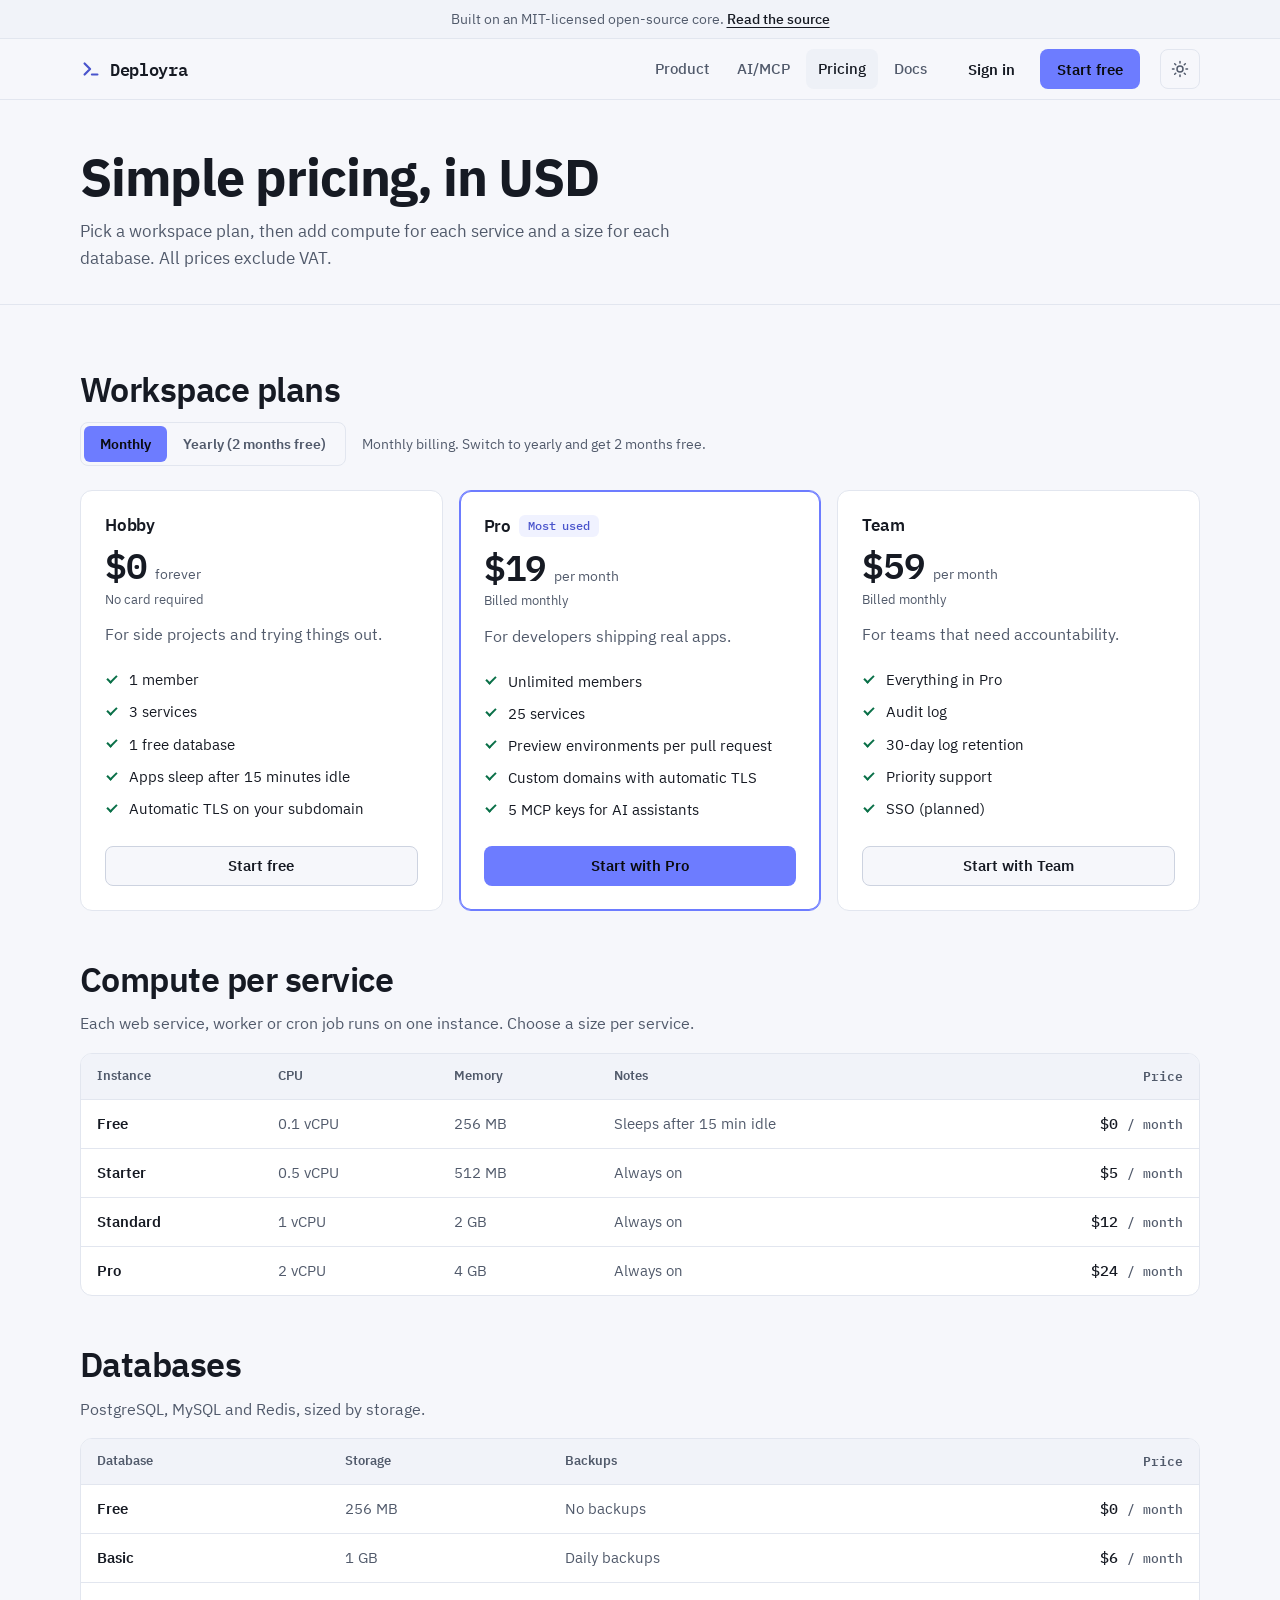
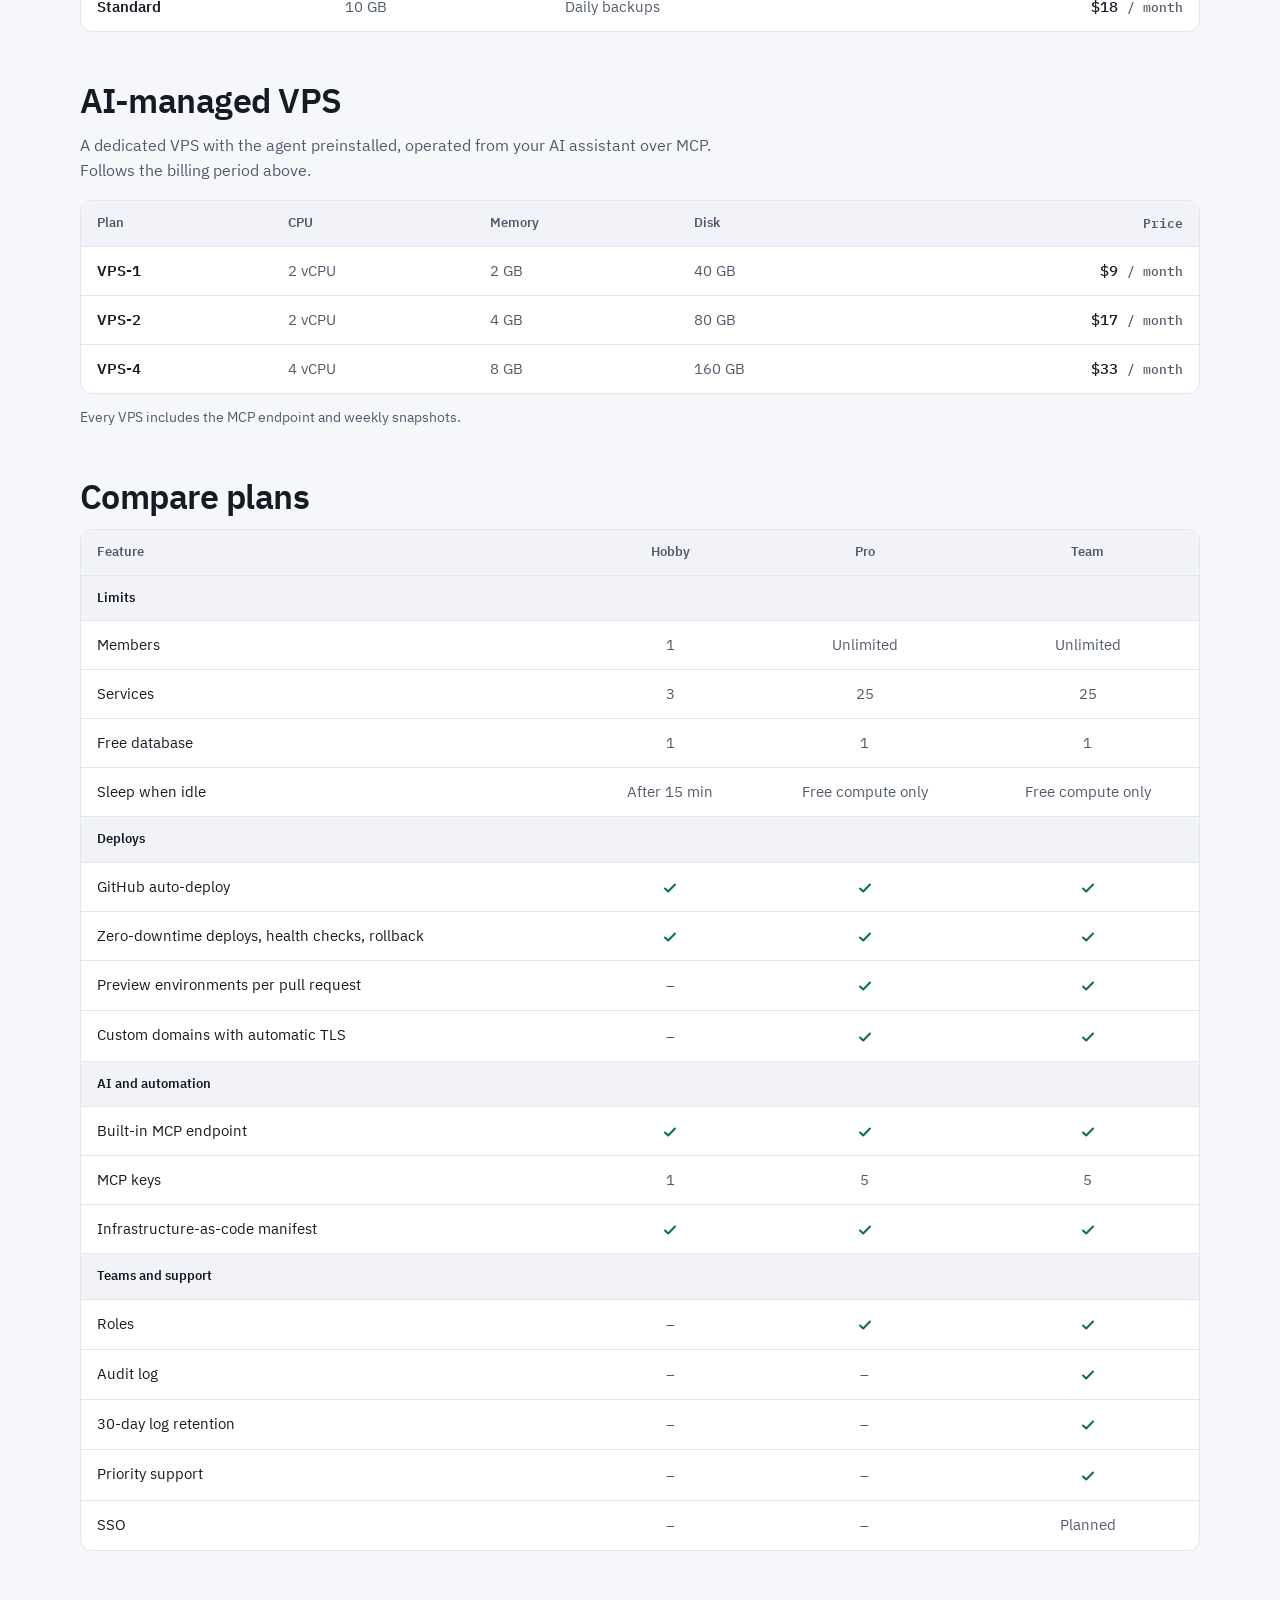
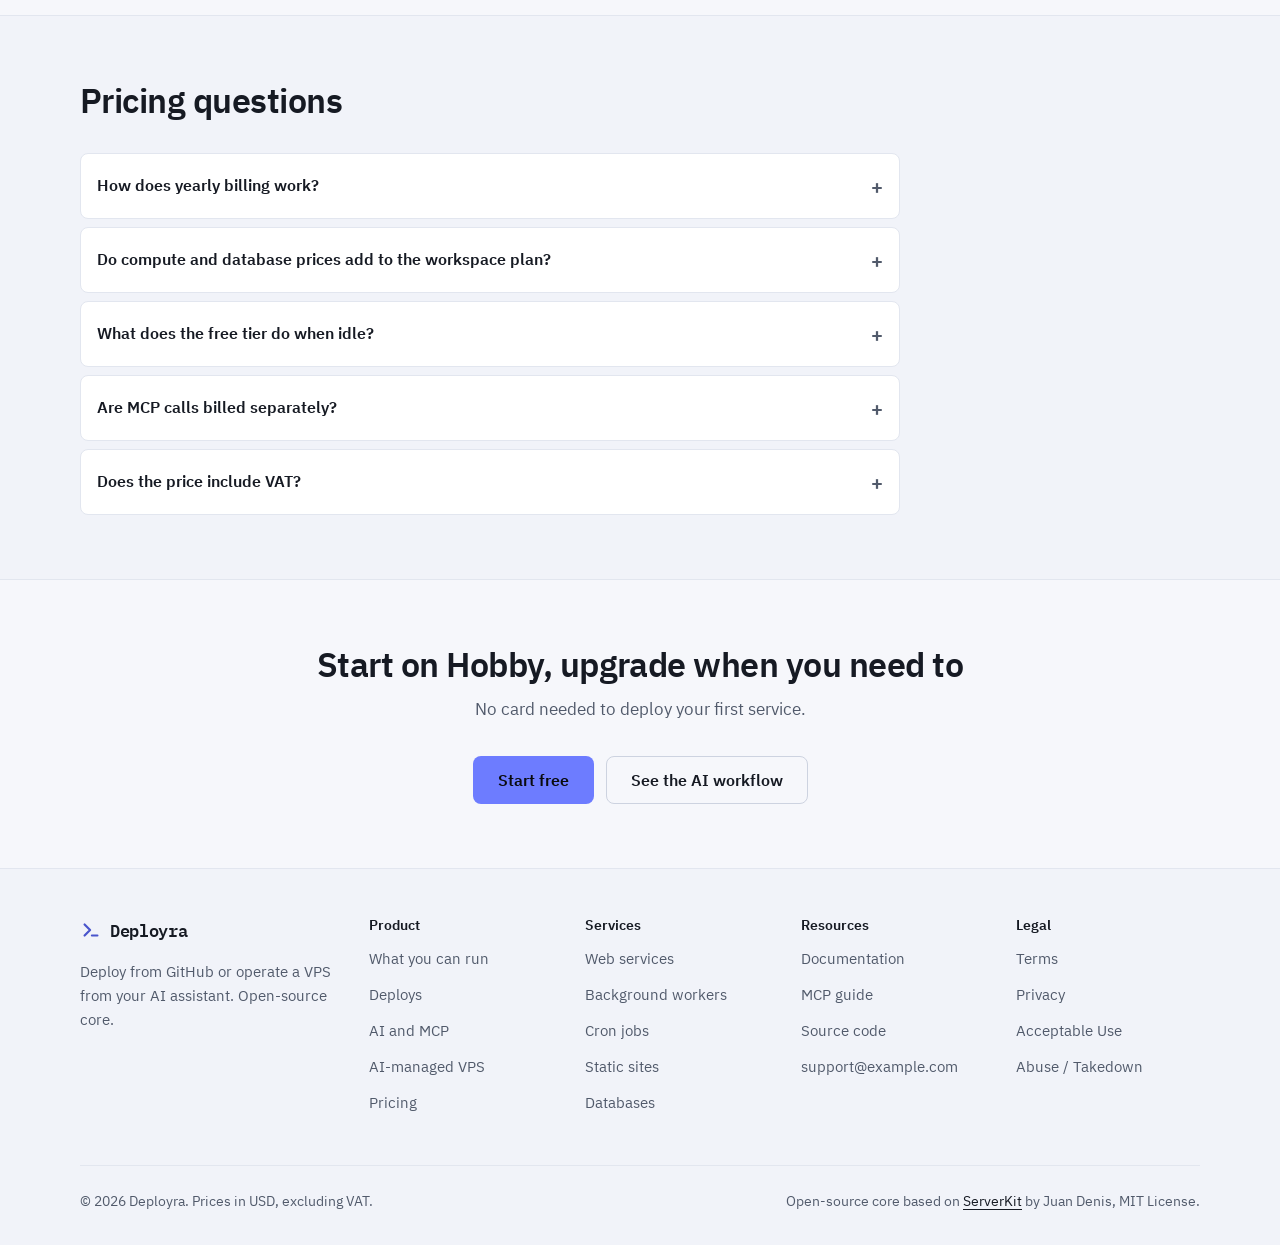
==== landing/pricing.html @ aab9af29 "Add landing site: static marketing pages with pricing, MCP and VPS sections Plain HTML/CSS/JS on the" ====
<!doctype html>
<html lang="en">
<head>
<meta charset="utf-8">
<meta name="viewport" content="width=device-width, initial-scale=1">
<title>Pricing: Deployra plans, compute, databases and VPS</title>
<meta name="description" content="Workspace plans from free, per-service compute, managed databases and AI-managed VPS. Prices in USD, excluding VAT. Yearly billing includes 2 months free.">
<meta name="color-scheme" content="dark light">
<meta property="og:type" content="website">
<meta property="og:site_name" content="Deployra">
<meta property="og:title" content="Pricing: Deployra plans, compute, databases and VPS">
<meta property="og:description" content="Workspace plans from free, per-service compute, managed databases and AI-managed VPS. Prices in USD, excluding VAT. Yearly billing includes 2 months free.">
<meta property="og:url" content="https://example.com/pricing.html">
<meta name="twitter:card" content="summary">
<meta name="twitter:title" content="Pricing: Deployra plans, compute, databases and VPS">
<meta name="twitter:description" content="Workspace plans from free, per-service compute, managed databases and AI-managed VPS. Prices in USD, excluding VAT. Yearly billing includes 2 months free.">
<link rel="icon" href="favicon.svg" type="image/svg+xml">
<link rel="preload" href="fonts/ibm-plex-sans-400.woff2" as="font" type="font/woff2" crossorigin>
<link rel="stylesheet" href="css/tokens.css">
<link rel="stylesheet" href="css/base.css">
<link rel="stylesheet" href="css/sections.css">
<script src="src/theme-init.js"></script>
</head>
<body>
<a class="skip-link" href="#main">Skip to content</a>
<div class="announce"><div class="container">Built on an MIT-licensed open-source core. <a href="https://github.com/jhd3197/ServerKit" data-cfg-href="githubUrl">Read the source</a></div></div>
<header class="site-header">
  <div class="container site-header__row">
    <a class="wordmark" href="index.html" aria-label="Deployra home"><svg class="wordmark__mark" viewBox="0 0 24 24" width="22" height="22" aria-hidden="true" focusable="false"><path d="M5 6l6 6-6 6M13 18h6" fill="none" stroke="currentColor" stroke-width="2.4" stroke-linecap="round" stroke-linejoin="round"/></svg><span data-cfg="brand">Deployra</span></a>
    <nav class="site-nav" id="site-nav" aria-label="Main">
      <ul class="site-nav__list">
        <li><a href="index.html#product">Product</a></li>
        <li><a href="index.html#mcp">AI/MCP</a></li>
        <li><a href="pricing.html" aria-current="page">Pricing</a></li>
        <li><a href="https://docs.example.com" data-cfg-href="docsUrl">Docs</a></li>
      </ul>
      <div class="site-nav__actions">
        <a class="btn btn--ghost" href="https://app.example.com/login" data-cfg-href="loginUrl">Sign in</a>
        <a class="btn btn--primary" href="https://app.example.com/register" data-cfg-href="signupUrl">Start free</a>
      </div>
    </nav>
    <div class="site-header__tools">
      <button class="icon-btn theme-toggle" type="button" data-theme-toggle aria-pressed="false" aria-label="Switch theme"><svg class="icon-moon" viewBox="0 0 24 24" width="18" height="18" aria-hidden="true" focusable="false"><path d="M20 14.5A8 8 0 019.5 4a8 8 0 1010.5 10.5z" fill="none" stroke="currentColor" stroke-width="2" stroke-linejoin="round"/></svg><svg class="icon-sun" viewBox="0 0 24 24" width="18" height="18" aria-hidden="true" focusable="false"><circle cx="12" cy="12" r="4" fill="none" stroke="currentColor" stroke-width="2"/><path d="M12 2v2M12 20v2M2 12h2M20 12h2M4.9 4.9l1.4 1.4M17.7 17.7l1.4 1.4M4.9 19.1l1.4-1.4M17.7 6.3l1.4-1.4" stroke="currentColor" stroke-width="2" stroke-linecap="round"/></svg></button>
      <button class="icon-btn nav-toggle" type="button" data-nav-toggle aria-expanded="false" aria-controls="site-nav" aria-label="Menu"><svg viewBox="0 0 24 24" width="18" height="18" aria-hidden="true" focusable="false"><path d="M4 7h16M4 12h16M4 17h16" stroke="currentColor" stroke-width="2" stroke-linecap="round"/></svg></button>
    </div>
  </div>
</header>

<main id="main">
<section class="page-head" aria-labelledby="pricing-title">
  <div class="container">
    <h1 id="pricing-title">Simple pricing, in USD</h1>
    <p>Pick a workspace plan, then add compute for each service and a size for each database. All prices exclude VAT.</p>
  </div>
</section>

<section class="section" aria-labelledby="plans-title">
  <div class="container stack">
    <div>
      <h2 id="plans-title" class="subhead">Workspace plans</h2>
      <div class="billing">
        <div class="segmented" role="group" aria-label="Billing period">
          <button type="button" data-billing="monthly" aria-pressed="true">Monthly</button>
          <button type="button" data-billing="yearly" aria-pressed="false">Yearly (2 months free)</button>
        </div>
        <p class="billing__note" data-billing-note aria-live="polite">Monthly billing. Switch to yearly and get 2 months free.</p>
      </div>
      <div class="plans" id="pricing-plans" data-render="plans"><article class="plan"><h3 class="plan__name">Hobby</h3><p class="plan__price"><span class="plan__amount">$0</span> <span class="plan__unit">forever</span></p><p class="plan__note">No card required</p><p class="plan__blurb">For side projects and trying things out.</p><ul class="checklist"><li>1 member</li><li>3 services</li><li>1 free database</li><li>Apps sleep after 15 minutes idle</li><li>Automatic TLS on your subdomain</li></ul><a class="btn btn--secondary btn--block" href="https://app.example.com/register" data-cfg-href="signupUrl">Start free</a></article><article class="plan plan--featured"><h3 class="plan__name">Pro <span class="badge badge--accent">Most used</span></h3><p class="plan__price"><span class="plan__amount">$19</span> <span class="plan__unit">per month</span></p><p class="plan__note">Billed monthly</p><p class="plan__blurb">For developers shipping real apps.</p><ul class="checklist"><li>Unlimited members</li><li>25 services</li><li>Preview environments per pull request</li><li>Custom domains with automatic TLS</li><li>5 MCP keys for AI assistants</li></ul><a class="btn btn--primary btn--block" href="https://app.example.com/register" data-cfg-href="signupUrl">Start with Pro</a></article><article class="plan"><h3 class="plan__name">Team</h3><p class="plan__price"><span class="plan__amount">$59</span> <span class="plan__unit">per month</span></p><p class="plan__note">Billed monthly</p><p class="plan__blurb">For teams that need accountability.</p><ul class="checklist"><li>Everything in Pro</li><li>Audit log</li><li>30-day log retention</li><li>Priority support</li><li>SSO (planned)</li></ul><a class="btn btn--secondary btn--block" href="https://app.example.com/register" data-cfg-href="signupUrl">Start with Team</a></article></div>
    </div>

    <div id="compute">
      <h2 class="subhead">Compute per service</h2>
      <p class="subtext">Each web service, worker or cron job runs on one instance. Choose a size per service.</p>
      <div class="table-wrap" id="compute-table" data-render="compute"><table class="table"><caption class="sr-only">Compute instances per service</caption><thead><tr><th scope="col">Instance</th><th scope="col">CPU</th><th scope="col">Memory</th><th scope="col">Notes</th><th scope="col" class="num">Price</th></tr></thead><tbody><tr><th scope="row">Free</th><td>0.1 vCPU</td><td>256 MB</td><td>Sleeps after 15 min idle</td><td class="num">$0 <span class="unit">/ month</span></td></tr><tr><th scope="row">Starter</th><td>0.5 vCPU</td><td>512 MB</td><td>Always on</td><td class="num">$5 <span class="unit">/ month</span></td></tr><tr><th scope="row">Standard</th><td>1 vCPU</td><td>2 GB</td><td>Always on</td><td class="num">$12 <span class="unit">/ month</span></td></tr><tr><th scope="row">Pro</th><td>2 vCPU</td><td>4 GB</td><td>Always on</td><td class="num">$24 <span class="unit">/ month</span></td></tr></tbody></table></div>
    </div>

    <div id="databases">
      <h2 class="subhead">Databases</h2>
      <p class="subtext">PostgreSQL, MySQL and Redis, sized by storage.</p>
      <div class="table-wrap" id="db-table" data-render="databases"><table class="table"><caption class="sr-only">Managed databases (PostgreSQL, MySQL, Redis)</caption><thead><tr><th scope="col">Database</th><th scope="col">Storage</th><th scope="col">Backups</th><th scope="col" class="num">Price</th></tr></thead><tbody><tr><th scope="row">Free</th><td>256 MB</td><td>No backups</td><td class="num">$0 <span class="unit">/ month</span></td></tr><tr><th scope="row">Basic</th><td>1 GB</td><td>Daily backups</td><td class="num">$6 <span class="unit">/ month</span></td></tr><tr><th scope="row">Standard</th><td>10 GB</td><td>Daily backups</td><td class="num">$18 <span class="unit">/ month</span></td></tr></tbody></table></div>
    </div>

    <div id="vps">
      <h2 class="subhead">AI-managed VPS</h2>
      <p class="subtext">A dedicated VPS with the agent preinstalled, operated from your AI assistant over MCP. Follows the billing period above.</p>
      <div class="table-wrap" id="vps-table" data-render="vps"><table class="table"><caption class="sr-only">AI-managed VPS plans</caption><thead><tr><th scope="col">Plan</th><th scope="col">CPU</th><th scope="col">Memory</th><th scope="col">Disk</th><th scope="col" class="num">Price</th></tr></thead><tbody><tr><th scope="row">VPS-1</th><td>2 vCPU</td><td>2 GB</td><td>40 GB</td><td class="num">$9 <span class="unit">/ month</span></td></tr><tr><th scope="row">VPS-2</th><td>2 vCPU</td><td>4 GB</td><td>80 GB</td><td class="num">$17 <span class="unit">/ month</span></td></tr><tr><th scope="row">VPS-4</th><td>4 vCPU</td><td>8 GB</td><td>160 GB</td><td class="num">$33 <span class="unit">/ month</span></td></tr></tbody></table></div>
      <p class="note-small">Every VPS includes the MCP endpoint and weekly snapshots.</p>
    </div>

    <div id="compare">
      <h2 class="subhead">Compare plans</h2>
      <div class="table-wrap" id="matrix" data-render="matrix"><table class="table table--matrix"><caption class="sr-only">Plan feature comparison</caption><thead><tr><th scope="col">Feature</th><th scope="col" class="center">Hobby</th><th scope="col" class="center">Pro</th><th scope="col" class="center">Team</th></tr></thead><tbody><tr class="matrix__group"><th scope="colgroup" colspan="4">Limits</th></tr><tr><th scope="row">Members</th><td class="center">1</td><td class="center">Unlimited</td><td class="center">Unlimited</td></tr><tr><th scope="row">Services</th><td class="center">3</td><td class="center">25</td><td class="center">25</td></tr><tr><th scope="row">Free database</th><td class="center">1</td><td class="center">1</td><td class="center">1</td></tr><tr><th scope="row">Sleep when idle</th><td class="center">After 15 min</td><td class="center">Free compute only</td><td class="center">Free compute only</td></tr><tr class="matrix__group"><th scope="colgroup" colspan="4">Deploys</th></tr><tr><th scope="row">GitHub auto-deploy</th><td class="center"><svg class="mark mark--yes" viewBox="0 0 16 16" width="16" height="16" aria-hidden="true" focusable="false"><path d="M3 8.5l3.2 3L13 4.5" fill="none" stroke="currentColor" stroke-width="2" stroke-linecap="round" stroke-linejoin="round"></path></svg><span class="sr-only">Included</span></td><td class="center"><svg class="mark mark--yes" viewBox="0 0 16 16" width="16" height="16" aria-hidden="true" focusable="false"><path d="M3 8.5l3.2 3L13 4.5" fill="none" stroke="currentColor" stroke-width="2" stroke-linecap="round" stroke-linejoin="round"></path></svg><span class="sr-only">Included</span></td><td class="center"><svg class="mark mark--yes" viewBox="0 0 16 16" width="16" height="16" aria-hidden="true" focusable="false"><path d="M3 8.5l3.2 3L13 4.5" fill="none" stroke="currentColor" stroke-width="2" stroke-linecap="round" stroke-linejoin="round"></path></svg><span class="sr-only">Included</span></td></tr><tr><th scope="row">Zero-downtime deploys, health checks, rollback</th><td class="center"><svg class="mark mark--yes" viewBox="0 0 16 16" width="16" height="16" aria-hidden="true" focusable="false"><path d="M3 8.5l3.2 3L13 4.5" fill="none" stroke="currentColor" stroke-width="2" stroke-linecap="round" stroke-linejoin="round"></path></svg><span class="sr-only">Included</span></td><td class="center"><svg class="mark mark--yes" viewBox="0 0 16 16" width="16" height="16" aria-hidden="true" focusable="false"><path d="M3 8.5l3.2 3L13 4.5" fill="none" stroke="currentColor" stroke-width="2" stroke-linecap="round" stroke-linejoin="round"></path></svg><span class="sr-only">Included</span></td><td class="center"><svg class="mark mark--yes" viewBox="0 0 16 16" width="16" height="16" aria-hidden="true" focusable="false"><path d="M3 8.5l3.2 3L13 4.5" fill="none" stroke="currentColor" stroke-width="2" stroke-linecap="round" stroke-linejoin="round"></path></svg><span class="sr-only">Included</span></td></tr><tr><th scope="row">Preview environments per pull request</th><td class="center"><span class="mark mark--no" aria-hidden="true">–</span><span class="sr-only">Not included</span></td><td class="center"><svg class="mark mark--yes" viewBox="0 0 16 16" width="16" height="16" aria-hidden="true" focusable="false"><path d="M3 8.5l3.2 3L13 4.5" fill="none" stroke="currentColor" stroke-width="2" stroke-linecap="round" stroke-linejoin="round"></path></svg><span class="sr-only">Included</span></td><td class="center"><svg class="mark mark--yes" viewBox="0 0 16 16" width="16" height="16" aria-hidden="true" focusable="false"><path d="M3 8.5l3.2 3L13 4.5" fill="none" stroke="currentColor" stroke-width="2" stroke-linecap="round" stroke-linejoin="round"></path></svg><span class="sr-only">Included</span></td></tr><tr><th scope="row">Custom domains with automatic TLS</th><td class="center"><span class="mark mark--no" aria-hidden="true">–</span><span class="sr-only">Not included</span></td><td class="center"><svg class="mark mark--yes" viewBox="0 0 16 16" width="16" height="16" aria-hidden="true" focusable="false"><path d="M3 8.5l3.2 3L13 4.5" fill="none" stroke="currentColor" stroke-width="2" stroke-linecap="round" stroke-linejoin="round"></path></svg><span class="sr-only">Included</span></td><td class="center"><svg class="mark mark--yes" viewBox="0 0 16 16" width="16" height="16" aria-hidden="true" focusable="false"><path d="M3 8.5l3.2 3L13 4.5" fill="none" stroke="currentColor" stroke-width="2" stroke-linecap="round" stroke-linejoin="round"></path></svg><span class="sr-only">Included</span></td></tr><tr class="matrix__group"><th scope="colgroup" colspan="4">AI and automation</th></tr><tr><th scope="row">Built-in MCP endpoint</th><td class="center"><svg class="mark mark--yes" viewBox="0 0 16 16" width="16" height="16" aria-hidden="true" focusable="false"><path d="M3 8.5l3.2 3L13 4.5" fill="none" stroke="currentColor" stroke-width="2" stroke-linecap="round" stroke-linejoin="round"></path></svg><span class="sr-only">Included</span></td><td class="center"><svg class="mark mark--yes" viewBox="0 0 16 16" width="16" height="16" aria-hidden="true" focusable="false"><path d="M3 8.5l3.2 3L13 4.5" fill="none" stroke="currentColor" stroke-width="2" stroke-linecap="round" stroke-linejoin="round"></path></svg><span class="sr-only">Included</span></td><td class="center"><svg class="mark mark--yes" viewBox="0 0 16 16" width="16" height="16" aria-hidden="true" focusable="false"><path d="M3 8.5l3.2 3L13 4.5" fill="none" stroke="currentColor" stroke-width="2" stroke-linecap="round" stroke-linejoin="round"></path></svg><span class="sr-only">Included</span></td></tr><tr><th scope="row">MCP keys</th><td class="center">1</td><td class="center">5</td><td class="center">5</td></tr><tr><th scope="row">Infrastructure-as-code manifest</th><td class="center"><svg class="mark mark--yes" viewBox="0 0 16 16" width="16" height="16" aria-hidden="true" focusable="false"><path d="M3 8.5l3.2 3L13 4.5" fill="none" stroke="currentColor" stroke-width="2" stroke-linecap="round" stroke-linejoin="round"></path></svg><span class="sr-only">Included</span></td><td class="center"><svg class="mark mark--yes" viewBox="0 0 16 16" width="16" height="16" aria-hidden="true" focusable="false"><path d="M3 8.5l3.2 3L13 4.5" fill="none" stroke="currentColor" stroke-width="2" stroke-linecap="round" stroke-linejoin="round"></path></svg><span class="sr-only">Included</span></td><td class="center"><svg class="mark mark--yes" viewBox="0 0 16 16" width="16" height="16" aria-hidden="true" focusable="false"><path d="M3 8.5l3.2 3L13 4.5" fill="none" stroke="currentColor" stroke-width="2" stroke-linecap="round" stroke-linejoin="round"></path></svg><span class="sr-only">Included</span></td></tr><tr class="matrix__group"><th scope="colgroup" colspan="4">Teams and support</th></tr><tr><th scope="row">Roles</th><td class="center"><span class="mark mark--no" aria-hidden="true">–</span><span class="sr-only">Not included</span></td><td class="center"><svg class="mark mark--yes" viewBox="0 0 16 16" width="16" height="16" aria-hidden="true" focusable="false"><path d="M3 8.5l3.2 3L13 4.5" fill="none" stroke="currentColor" stroke-width="2" stroke-linecap="round" stroke-linejoin="round"></path></svg><span class="sr-only">Included</span></td><td class="center"><svg class="mark mark--yes" viewBox="0 0 16 16" width="16" height="16" aria-hidden="true" focusable="false"><path d="M3 8.5l3.2 3L13 4.5" fill="none" stroke="currentColor" stroke-width="2" stroke-linecap="round" stroke-linejoin="round"></path></svg><span class="sr-only">Included</span></td></tr><tr><th scope="row">Audit log</th><td class="center"><span class="mark mark--no" aria-hidden="true">–</span><span class="sr-only">Not included</span></td><td class="center"><span class="mark mark--no" aria-hidden="true">–</span><span class="sr-only">Not included</span></td><td class="center"><svg class="mark mark--yes" viewBox="0 0 16 16" width="16" height="16" aria-hidden="true" focusable="false"><path d="M3 8.5l3.2 3L13 4.5" fill="none" stroke="currentColor" stroke-width="2" stroke-linecap="round" stroke-linejoin="round"></path></svg><span class="sr-only">Included</span></td></tr><tr><th scope="row">30-day log retention</th><td class="center"><span class="mark mark--no" aria-hidden="true">–</span><span class="sr-only">Not included</span></td><td class="center"><span class="mark mark--no" aria-hidden="true">–</span><span class="sr-only">Not included</span></td><td class="center"><svg class="mark mark--yes" viewBox="0 0 16 16" width="16" height="16" aria-hidden="true" focusable="false"><path d="M3 8.5l3.2 3L13 4.5" fill="none" stroke="currentColor" stroke-width="2" stroke-linecap="round" stroke-linejoin="round"></path></svg><span class="sr-only">Included</span></td></tr><tr><th scope="row">Priority support</th><td class="center"><span class="mark mark--no" aria-hidden="true">–</span><span class="sr-only">Not included</span></td><td class="center"><span class="mark mark--no" aria-hidden="true">–</span><span class="sr-only">Not included</span></td><td class="center"><svg class="mark mark--yes" viewBox="0 0 16 16" width="16" height="16" aria-hidden="true" focusable="false"><path d="M3 8.5l3.2 3L13 4.5" fill="none" stroke="currentColor" stroke-width="2" stroke-linecap="round" stroke-linejoin="round"></path></svg><span class="sr-only">Included</span></td></tr><tr><th scope="row">SSO</th><td class="center"><span class="mark mark--no" aria-hidden="true">–</span><span class="sr-only">Not included</span></td><td class="center"><span class="mark mark--no" aria-hidden="true">–</span><span class="sr-only">Not included</span></td><td class="center">Planned</td></tr></tbody></table></div>
    </div>
  </div>
</section>

<section class="section section--alt" aria-labelledby="pfaq-title">
  <div class="container">
    <div class="section__head"><h2 id="pfaq-title">Pricing questions</h2></div>
    <div class="faq">
      <details><summary>How does yearly billing work?</summary><p>Yearly billing charges ten months for twelve, so you get two months free on workspace plans and AI-managed VPS.</p></details>
      <details><summary>Do compute and database prices add to the workspace plan?</summary><p>Yes. The workspace plan sets your limits and features. Each service and database is priced by its size on top.</p></details>
      <details><summary>What does the free tier do when idle?</summary><p>Free compute sleeps after 15 minutes without traffic. Paid instances stay on.</p></details>
      <details><summary>Are MCP calls billed separately?</summary><p>No. The MCP endpoint is included. Plans limit how many MCP keys you can create.</p></details>
      <details><summary>Does the price include VAT?</summary><p>No. Prices are in USD and exclude VAT.</p></details>
    </div>
  </div>
</section>

<section class="section cta-band" aria-labelledby="pcta-title">
  <div class="container">
    <h2 id="pcta-title">Start on Hobby, upgrade when you need to</h2>
    <p>No card needed to deploy your first service.</p>
    <div class="hero__cta">
      <a class="btn btn--primary btn--lg" href="https://app.example.com/register" data-cfg-href="signupUrl">Start free</a>
      <a class="btn btn--secondary btn--lg" href="index.html#mcp">See the AI workflow</a>
    </div>
  </div>
</section>
</main>
<footer class="site-footer">
  <div class="container">
    <div class="footer-grid">
      <div class="footer-brand">
        <a class="wordmark" href="index.html"><svg class="wordmark__mark" viewBox="0 0 24 24" width="22" height="22" aria-hidden="true" focusable="false"><path d="M5 6l6 6-6 6M13 18h6" fill="none" stroke="currentColor" stroke-width="2.4" stroke-linecap="round" stroke-linejoin="round"/></svg><span data-cfg="brand">Deployra</span></a>
        <p>Deploy from GitHub or operate a VPS from your AI assistant. Open-source core.</p>
      </div>
      <nav class="footer-col" aria-labelledby="f-product">
        <h2 id="f-product">Product</h2>
        <ul>
          <li><a href="index.html#product">What you can run</a></li>
          <li><a href="index.html#deploys">Deploys</a></li>
          <li><a href="index.html#mcp">AI and MCP</a></li>
          <li><a href="index.html#vps">AI-managed VPS</a></li>
          <li><a href="pricing.html">Pricing</a></li>
        </ul>
      </nav>
      <nav class="footer-col" aria-labelledby="f-services">
        <h2 id="f-services">Services</h2>
        <ul>
          <li><a href="index.html#product">Web services</a></li>
          <li><a href="index.html#product">Background workers</a></li>
          <li><a href="index.html#product">Cron jobs</a></li>
          <li><a href="index.html#product">Static sites</a></li>
          <li><a href="index.html#data">Databases</a></li>
        </ul>
      </nav>
      <nav class="footer-col" aria-labelledby="f-resources">
        <h2 id="f-resources">Resources</h2>
        <ul>
          <li><a href="https://docs.example.com" data-cfg-href="docsUrl">Documentation</a></li>
          <li><a href="https://docs.example.com/mcp" data-cfg-href="mcpDocsUrl">MCP guide</a></li>
          <li><a href="https://github.com/jhd3197/ServerKit" data-cfg-href="githubUrl">Source code</a></li>
          <li><a href="mailto:support@example.com" data-cfg-href="supportEmail"><span data-cfg="supportEmail">support@example.com</span></a></li>
        </ul>
      </nav>
      <nav class="footer-col" aria-labelledby="f-legal">
        <h2 id="f-legal">Legal</h2>
        <ul>
          <li><a href="legal/terms.html">Terms</a></li>
          <li><a href="legal/privacy.html">Privacy</a></li>
          <li><a href="legal/acceptable-use.html">Acceptable Use</a></li>
          <li><a href="legal/abuse.html">Abuse / Takedown</a></li>
        </ul>
      </nav>
    </div>
    <div class="footer-bottom">
      <span>&copy; 2026 <span data-cfg="brand">Deployra</span>. Prices in USD, excluding VAT.</span>
      <span>Open-source core based on <a href="https://github.com/jhd3197/ServerKit" data-cfg-href="githubUrl">ServerKit</a> by Juan Denis, MIT License.</span>
    </div>
  </div>
</footer>
<script src="src/config.js"></script>
<script src="src/pricing.js"></script>
<script src="src/main.js"></script>
</body>
</html>
---- landing/css/tokens.css ----
/* Design tokens: values mirror the panel (frontend/src/styles/_theme-variables.scss).
   Dark is the default; light follows prefers-color-scheme unless the visitor
   picked a theme (html[data-theme]). */

@font-face { font-family: "IBM Plex Sans"; font-style: normal; font-weight: 400; font-display: swap; src: url("../fonts/ibm-plex-sans-400.woff2") format("woff2"); }
@font-face { font-family: "IBM Plex Sans"; font-style: normal; font-weight: 500; font-display: swap; src: url("../fonts/ibm-plex-sans-500.woff2") format("woff2"); }
@font-face { font-family: "IBM Plex Sans"; font-style: normal; font-weight: 600; font-display: swap; src: url("../fonts/ibm-plex-sans-600.woff2") format("woff2"); }
@font-face { font-family: "IBM Plex Sans"; font-style: normal; font-weight: 700; font-display: swap; src: url("../fonts/ibm-plex-sans-700.woff2") format("woff2"); }
@font-face { font-family: "IBM Plex Mono"; font-style: normal; font-weight: 400; font-display: swap; src: url("../fonts/ibm-plex-mono-400.woff2") format("woff2"); }
@font-face { font-family: "IBM Plex Mono"; font-style: normal; font-weight: 500; font-display: swap; src: url("../fonts/ibm-plex-mono-500.woff2") format("woff2"); }
@font-face { font-family: "IBM Plex Mono"; font-style: normal; font-weight: 600; font-display: swap; src: url("../fonts/ibm-plex-mono-600.woff2") format("woff2"); }

:root {
  color-scheme: dark;

  --bg: #0a0b0e;
  --surface-0: #0d0f14;
  --surface: #101218;
  --surface-2: #161922;
  --surface-3: #1c2029;
  --surface-hover: #1a1e27;

  --border: #23272f;
  --border-soft: #191c23;
  --border-strong: #2c313b;

  --text: #e9ebf0;
  --text-dim: #9aa1af;
  --text-faint: #646b7a; /* decoration only: below AA for small text */

  --accent: #6d7cff;
  --accent-hover: #5a67e8;
  --accent-ink: #0a0b0e;      /* text on accent fills (AA in both themes) */
  --accent-text: #8b93ff;     /* accent used as text/link colour */
  --accent-bg: rgba(109, 124, 255, 0.13);
  --accent-bg-soft: rgba(109, 124, 255, 0.07);

  --green: #3ddc97;  --green-text: #3ddc97;  --green-bg: rgba(61, 220, 151, 0.12);
  --amber: #f5b945;  --amber-text: #f5b945;  --amber-bg: rgba(245, 185, 69, 0.12);
  --red: #fb6f6f;    --red-text: #fb6f6f;    --red-bg: rgba(251, 111, 111, 0.12);
  --cyan: #49c7f0;   --cyan-text: #49c7f0;

  --bg-code: #0d1017;
  --text-code: #e2e8f0;

  --shadow-md: 0 8px 24px -8px rgba(0, 0, 0, 0.55);
  --shadow-lg: 0 20px 48px -12px rgba(0, 0, 0, 0.65);
  --grid-color: rgba(255, 255, 255, 0.025);

  --radius: 8px;
  --radius-sm: 6px;
  --radius-lg: 12px;

  --space-1: 4px;
  --space-2: 8px;
  --space-3: 12px;
  --space-4: 16px;
  --space-6: 24px;
  --space-8: 32px;
  --space-12: 48px;
  --space-16: 64px;

  --sans: "IBM Plex Sans", system-ui, -apple-system, "Segoe UI", sans-serif;
  --mono: "IBM Plex Mono", ui-monospace, "SF Mono", Menlo, Consolas, monospace;

  --container: 1120px;
  --gutter: 16px;
}

@media (min-width: 720px) { :root { --gutter: 24px; } }

/* Light theme: panel values; the *-text colours are darkened so small
   status text still reaches 4.5:1 on white and on #f6f7fb. */
:root[data-theme="light"] {
  color-scheme: light;
  --bg: #f6f7fb;
  --surface-0: #f1f3f9;
  --surface: #ffffff;
  --surface-2: #f6f7fb;
  --surface-3: #eef1f7;
  --surface-hover: #eef1f7;
  --border: #e2e6ef;
  --border-soft: #eef1f7;
  --border-strong: #cdd3e0;
  --text: #161a23;
  --text-dim: #515a6b;
  --text-faint: #79818f;
  --accent-text: #4954cc;
  --accent-bg: rgba(109, 124, 255, 0.10);
  --accent-bg-soft: rgba(109, 124, 255, 0.05);
  --green-text: #0a7048;  --green-bg: rgba(10, 112, 72, 0.10);
  --amber-text: #8a5300;  --amber-bg: rgba(138, 83, 0, 0.10);
  --red-text: #b42b2b;    --red-bg: rgba(180, 43, 43, 0.09);
  --cyan-text: #0b6b8a;
  --bg-code: #f1f3f9;
  --text-code: #334155;
  --shadow-md: 0 6px 16px -6px rgba(16, 24, 40, 0.12);
  --shadow-lg: 0 16px 40px -12px rgba(16, 24, 40, 0.18);
  --grid-color: rgba(109, 124, 255, 0.06);
}

@media (prefers-color-scheme: light) {
  :root:not([data-theme="dark"]) {
    color-scheme: light;
    --bg: #f6f7fb;
    --surface-0: #f1f3f9;
    --surface: #ffffff;
    --surface-2: #f6f7fb;
    --surface-3: #eef1f7;
    --surface-hover: #eef1f7;
    --border: #e2e6ef;
    --border-soft: #eef1f7;
    --border-strong: #cdd3e0;
    --text: #161a23;
    --text-dim: #515a6b;
    --text-faint: #79818f;
    --accent-text: #4954cc;
    --accent-bg: rgba(109, 124, 255, 0.10);
    --accent-bg-soft: rgba(109, 124, 255, 0.05);
    --green-text: #0a7048;  --green-bg: rgba(10, 112, 72, 0.10);
    --amber-text: #8a5300;  --amber-bg: rgba(138, 83, 0, 0.10);
    --red-text: #b42b2b;    --red-bg: rgba(180, 43, 43, 0.09);
    --cyan-text: #0b6b8a;
    --bg-code: #f1f3f9;
    --text-code: #334155;
    --shadow-md: 0 6px 16px -6px rgba(16, 24, 40, 0.12);
    --shadow-lg: 0 16px 40px -12px rgba(16, 24, 40, 0.18);
    --grid-color: rgba(109, 124, 255, 0.06);
  }
}
---- landing/css/base.css ----
/* Base: reset, typography, layout primitives, shared components. */

*, *::before, *::after { box-sizing: border-box; }

html { -webkit-text-size-adjust: 100%; scroll-padding-top: 80px; }

body {
  margin: 0;
  background: var(--bg);
  color: var(--text);
  font-family: var(--sans);
  font-size: 16px;
  line-height: 1.6;
  -webkit-font-smoothing: antialiased;
  overflow-x: hidden;
}

img, svg { max-width: 100%; }

h1, h2, h3, h4 { margin: 0; line-height: 1.2; font-weight: 600; letter-spacing: -0.01em; text-wrap: balance; }
h1 { font-size: clamp(2rem, 5.2vw, 3.25rem); font-weight: 700; letter-spacing: -0.02em; line-height: 1.1; }
h2 { font-size: clamp(1.5rem, 3.4vw, 2.125rem); letter-spacing: -0.015em; }
h3 { font-size: 1.0625rem; }
p { margin: 0; }
ul, ol { margin: 0; padding: 0; list-style: none; }

a { color: var(--accent-text); text-underline-offset: 3px; }
a:hover { text-decoration-thickness: 2px; }

code, kbd, samp, pre { font-family: var(--mono); font-size: 0.9em; }
:not(pre) > code {
  background: var(--surface-3);
  border: 1px solid var(--border);
  border-radius: var(--radius-sm);
  padding: 1px 6px;
  overflow-wrap: anywhere;
}

:focus { outline: none; }
:focus-visible { outline: 2px solid var(--accent-text); outline-offset: 2px; border-radius: var(--radius-sm); }

::selection { background: var(--accent-bg); }

.sr-only {
  position: absolute; width: 1px; height: 1px; margin: -1px; padding: 0;
  overflow: hidden; clip: rect(0 0 0 0); white-space: nowrap; border: 0;
}

.skip-link {
  position: absolute; left: var(--space-4); top: -100px; z-index: 100;
  background: var(--accent); color: var(--accent-ink); font-weight: 600;
  padding: var(--space-2) var(--space-4); border-radius: var(--radius);
}
.skip-link:focus { top: var(--space-2); }

.container { width: 100%; max-width: calc(var(--container) + 2 * var(--gutter)); margin-inline: auto; padding-inline: var(--gutter); }

.muted { color: var(--text-dim); }
.mono { font-family: var(--mono); }

/* ---------- Buttons ---------- */
.btn {
  display: inline-flex; align-items: center; justify-content: center; gap: var(--space-2);
  min-height: 40px; padding: 0 var(--space-4);
  font: inherit; font-size: 0.9375rem; font-weight: 600; line-height: 1;
  border-radius: var(--radius); border: 1px solid transparent;
  text-decoration: none; cursor: pointer; white-space: nowrap;
  transition: background-color 0.15s ease, border-color 0.15s ease;
}
.btn--lg { min-height: 48px; padding: 0 var(--space-6); font-size: 1rem; }
.btn--block { display: flex; width: 100%; }
.btn--primary { background: var(--accent); color: var(--accent-ink); }
.btn--primary:hover { background: var(--accent-hover); text-decoration: none; }
.btn--secondary { background: var(--surface-2); color: var(--text); border-color: var(--border-strong); }
.btn--secondary:hover { background: var(--surface-3); text-decoration: none; }
.btn--ghost { background: transparent; color: var(--text); }
.btn--ghost:hover { background: var(--surface-hover); text-decoration: none; }

/* ---------- Badges ---------- */
.badge {
  display: inline-flex; align-items: center; gap: 6px;
  font-family: var(--mono); font-size: 0.75rem; font-weight: 500; line-height: 1;
  padding: 4px 8px; border-radius: var(--radius-sm);
  background: var(--surface-3); color: var(--text-dim); border: 1px solid var(--border);
  vertical-align: middle;
}
.badge--green { background: var(--green-bg); color: var(--green-text); border-color: transparent; }
.badge--amber { background: var(--amber-bg); color: var(--amber-text); border-color: transparent; }
.badge--red { background: var(--red-bg); color: var(--red-text); border-color: transparent; }
.badge--accent { background: var(--accent-bg); color: var(--accent-text); border-color: transparent; }
.dot { width: 6px; height: 6px; border-radius: 50%; background: currentColor; flex: none; }

/* ---------- Announcement bar ---------- */
.announce {
  background: var(--surface-0); border-bottom: 1px solid var(--border);
  font-size: 0.875rem; color: var(--text-dim); text-align: center; padding: var(--space-2) 0;
}
.announce a { color: var(--text); font-weight: 500; }

/* ---------- Header ---------- */
.site-header {
  position: sticky; top: 0; z-index: 50;
  background: var(--bg); border-bottom: 1px solid var(--border);
}
.site-header__row { display: flex; align-items: center; gap: var(--space-4); min-height: 60px; }

.wordmark {
  display: inline-flex; align-items: center; gap: var(--space-2);
  font-family: var(--mono); font-weight: 600; font-size: 1.0625rem; letter-spacing: -0.02em;
  color: var(--text); text-decoration: none;
}
.wordmark:hover { text-decoration: none; }
.wordmark__mark { color: var(--accent-text); flex: none; }

.site-nav { margin-left: auto; display: flex; align-items: center; gap: var(--space-1); }
.site-nav__list { display: flex; align-items: center; gap: var(--space-1); }
.site-nav a:not(.btn) {
  display: inline-flex; align-items: center; min-height: 40px; padding: 0 var(--space-3);
  color: var(--text-dim); text-decoration: none; font-size: 0.9375rem; font-weight: 500; border-radius: var(--radius);
}
.site-nav a:not(.btn):hover, .site-nav a[aria-current="page"] { color: var(--text); background: var(--surface-hover); }
.site-nav__actions { display: flex; align-items: center; gap: var(--space-2); margin-left: var(--space-2); }

.icon-btn {
  display: inline-flex; align-items: center; justify-content: center;
  width: 40px; height: 40px; padding: 0; cursor: pointer;
  background: transparent; color: var(--text-dim);
  border: 1px solid var(--border); border-radius: var(--radius);
}
.icon-btn:hover { color: var(--text); background: var(--surface-hover); }
.theme-toggle .icon-sun { display: none; }
:root[data-theme="light"] .theme-toggle .icon-sun { display: block; }
:root[data-theme="light"] .theme-toggle .icon-moon { display: none; }
@media (prefers-color-scheme: light) {
  :root:not([data-theme="dark"]) .theme-toggle .icon-sun { display: block; }
  :root:not([data-theme="dark"]) .theme-toggle .icon-moon { display: none; }
}
.nav-toggle { display: none; }

@media (max-width: 880px) {
  .site-header__row { flex-wrap: wrap; padding-block: var(--space-2); }
  .site-header__tools { margin-left: auto; display: flex; gap: var(--space-2); }
  .site-nav { order: 3; width: 100%; margin-left: 0; flex-direction: column; align-items: stretch; }
  .site-nav__list { flex-direction: column; align-items: stretch; }
  .site-nav__actions { margin: var(--space-2) 0 var(--space-3); display: grid; grid-template-columns: 1fr 1fr; }
  .site-nav a:not(.btn) { min-height: 44px; }
  .js .nav-toggle { display: inline-flex; }
  .js .site-nav { display: none; }
  .js .site-nav.is-open { display: flex; }
}
@media (min-width: 881px) {
  .site-header__tools { order: 4; margin-left: var(--space-1); }
  .site-nav { margin-left: auto; }
  .site-header__tools .nav-toggle { display: none; }
}

/* ---------- Sections ---------- */
.section { padding-block: var(--space-12); }
@media (min-width: 880px) { .section { padding-block: var(--space-16); } }
.section--alt { background: var(--surface-0); border-block: 1px solid var(--border); }

.section__head { max-width: 680px; margin-bottom: var(--space-8); }
.section__head p { color: var(--text-dim); margin-top: var(--space-3); font-size: 1.0625rem; }

/* ---------- Check lists ---------- */
.checklist { display: grid; gap: var(--space-2); }
.checklist li { position: relative; padding-left: 24px; font-size: 0.9375rem; }
.checklist li::before {
  content: ""; position: absolute; left: 2px; top: 0.45em; width: 10px; height: 6px;
  border-left: 2px solid var(--green-text); border-bottom: 2px solid var(--green-text);
  transform: rotate(-45deg);
}

/* ---------- Tables ---------- */
.table-wrap { position: relative; overflow-x: auto; border: 1px solid var(--border); border-radius: var(--radius-lg); background: var(--surface); }
.table { width: 100%; border-collapse: collapse; font-size: 0.9375rem; min-width: 480px; }
.table th, .table td { padding: var(--space-3) var(--space-4); text-align: left; border-bottom: 1px solid var(--border); vertical-align: top; }
.table thead th { background: var(--surface-0); color: var(--text-dim); font-size: 0.8125rem; font-weight: 600; }
.table tbody tr:last-child > * { border-bottom: 0; }
.table tbody th { font-weight: 600; }
.table .num { text-align: right; white-space: nowrap; font-family: var(--mono); font-variant-numeric: tabular-nums; }
.table .num .unit { color: var(--text-dim); font-size: 0.8125rem; }
.table td { color: var(--text-dim); }
.table td.num { color: var(--text); font-weight: 500; }
.table .center { text-align: center; }
.table--matrix { min-width: 560px; }
.table--matrix tbody th { font-weight: 400; }
.matrix__group th { background: var(--surface-0); color: var(--text); font-size: 0.8125rem; font-weight: 600 !important; }
.mark { display: inline-block; vertical-align: middle; }
.mark--yes { color: var(--green-text); }
.mark--no { color: var(--text-dim); }

/* ---------- Plan cards ---------- */
.plans { display: grid; gap: var(--space-4); grid-template-columns: 1fr; align-items: stretch; }
@media (min-width: 880px) { .plans { grid-template-columns: repeat(3, 1fr); } }
.plan {
  display: flex; flex-direction: column; gap: var(--space-3);
  background: var(--surface); border: 1px solid var(--border); border-radius: var(--radius-lg); padding: var(--space-6);
}
.plan--featured { border-color: var(--accent); box-shadow: 0 0 0 1px var(--accent) inset; }
.plan__name { display: flex; align-items: center; gap: var(--space-2); }
.plan__price { display: flex; align-items: baseline; flex-wrap: wrap; gap: var(--space-2); }
.plan__amount { font-family: var(--mono); font-size: 2.25rem; font-weight: 600; letter-spacing: -0.03em; line-height: 1; font-variant-numeric: tabular-nums; }
.plan__unit { color: var(--text-dim); font-size: 0.875rem; }
.plan__note { color: var(--text-dim); font-size: 0.8125rem; margin-top: calc(-1 * var(--space-2)); }
.plan__blurb { color: var(--text-dim); }
.plan .checklist { flex: 1; margin-block: var(--space-2) var(--space-3); }

/* ---------- FAQ ---------- */
.faq { display: grid; gap: var(--space-2); max-width: 820px; }
.faq details { background: var(--surface); border: 1px solid var(--border); border-radius: var(--radius); }
.faq summary {
  cursor: pointer; list-style: none; padding: var(--space-4); font-weight: 600;
  display: flex; justify-content: space-between; align-items: center; gap: var(--space-4); border-radius: var(--radius);
}
.faq summary::-webkit-details-marker { display: none; }
.faq summary::after { content: "+"; font-family: var(--mono); font-size: 1.25rem; color: var(--text-dim); flex: none; }
.faq details[open] summary::after { content: "\2212"; }
.faq details > p, .faq details > div { padding: 0 var(--space-4) var(--space-4); color: var(--text-dim); }

/* ---------- Footer ---------- */
.site-footer { border-top: 1px solid var(--border); background: var(--surface-0); padding-block: var(--space-12) var(--space-8); font-size: 0.9375rem; }
.footer-grid { display: grid; gap: var(--space-8); grid-template-columns: repeat(2, 1fr); }
@media (min-width: 880px) { .footer-grid { grid-template-columns: 1.4fr repeat(4, 1fr); } }
.footer-brand { grid-column: 1 / -1; }
@media (min-width: 880px) { .footer-brand { grid-column: auto; } }
.footer-brand p { color: var(--text-dim); margin-top: var(--space-3); max-width: 32ch; }
.footer-col h2 { font-size: 0.875rem; font-weight: 600; margin-bottom: var(--space-3); letter-spacing: 0; }
.footer-col ul { display: grid; gap: var(--space-2); }
.footer-col a { color: var(--text-dim); text-decoration: none; display: inline-block; padding-block: 2px; }
.footer-col a:hover { color: var(--text); text-decoration: underline; }
.footer-bottom {
  margin-top: var(--space-12); padding-top: var(--space-6); border-top: 1px solid var(--border);
  display: flex; flex-wrap: wrap; gap: var(--space-2) var(--space-6); justify-content: space-between;
  color: var(--text-dim); font-size: 0.875rem;
}
.footer-bottom a { color: var(--text); }

/* ---------- Motion ---------- */
@media (prefers-reduced-motion: reduce) {
  *, *::before, *::after { animation: none !important; transition: none !important; scroll-behavior: auto !important; }
}
---- landing/css/sections.css ----
/* Page sections for index.html, pricing.html and legal pages. */

.split { display: grid; gap: var(--space-8); align-items: start; }
@media (min-width: 960px) {
  .split { grid-template-columns: 1fr 1fr; gap: var(--space-12); }
  .split--wide-right { grid-template-columns: 5fr 7fr; }
  .split--wide-left { grid-template-columns: 7fr 5fr; }
}
.split > * { min-width: 0; }

.panel {
  background: var(--surface); border: 1px solid var(--border); border-radius: var(--radius-lg);
  box-shadow: var(--shadow-md);
}
.panel__head {
  display: flex; align-items: center; justify-content: space-between; gap: var(--space-3);
  padding: var(--space-3) var(--space-4); border-bottom: 1px solid var(--border);
  background: var(--surface-0); border-radius: var(--radius-lg) var(--radius-lg) 0 0;
  font-family: var(--mono); font-size: 0.8125rem; color: var(--text-dim);
}
.caption { margin-top: var(--space-3); font-size: 0.8125rem; color: var(--text-dim); }

/* ---------- Hero ---------- */
.hero {
  padding-block: var(--space-12) var(--space-16);
  background-image:
    linear-gradient(var(--grid-color) 1px, transparent 1px),
    linear-gradient(90deg, var(--grid-color) 1px, transparent 1px);
  background-size: 48px 48px;
  background-position: center top;
  border-bottom: 1px solid var(--border);
}
.hero__grid { display: grid; gap: var(--space-12); align-items: center; }
@media (min-width: 960px) { .hero__grid { grid-template-columns: 1fr 1fr; } .hero { padding-block: var(--space-16) 96px; } }
.hero__grid > * { min-width: 0; }
.hero h1 { margin-bottom: var(--space-4); }
.hero__sub { font-size: 1.125rem; color: var(--text-dim); max-width: 52ch; }
.hero__cta { display: flex; flex-wrap: wrap; gap: var(--space-3); margin-top: var(--space-8); }
.hero__meta { margin-top: var(--space-6); color: var(--text-dim); font-size: 0.875rem; display: flex; flex-wrap: wrap; gap: var(--space-1) var(--space-4); }
.hero__meta li { display: inline-flex; align-items: center; gap: var(--space-2); }
.hero__meta li::before { content: ""; width: 6px; height: 6px; border-radius: 50%; background: var(--green-text); }

/* ---------- Terminal illustration ---------- */
.term {
  margin: 0; background: var(--bg-code); color: var(--text-code);
  border: 1px solid var(--border); border-radius: var(--radius-lg); box-shadow: var(--shadow-lg);
  overflow: hidden;
}
.term__bar {
  display: flex; align-items: center; gap: var(--space-2);
  padding: var(--space-3) var(--space-4); border-bottom: 1px solid var(--border);
  font-family: var(--mono); font-size: 0.75rem; color: var(--text-dim);
}
.term__dots { display: inline-flex; gap: 6px; }
.term__dots i { width: 9px; height: 9px; border-radius: 50%; background: var(--border-strong); }
.term__title { margin-left: var(--space-2); }
.term__body {
  padding: var(--space-4); font-family: var(--mono); font-size: 0.8125rem; line-height: 1.7;
  min-height: 330px;
}
.tl { white-space: pre-wrap; overflow-wrap: anywhere; animation: tl-in 0.35s ease-out both; }
.tl--gap { margin-top: var(--space-2); }
.tl:nth-child(1)  { animation-delay: 0.3s; }
.tl:nth-child(2)  { animation-delay: 1.1s; }
.tl:nth-child(3)  { animation-delay: 1.8s; }
.tl:nth-child(4)  { animation-delay: 2.4s; }
.tl:nth-child(5)  { animation-delay: 2.9s; }
.tl:nth-child(6)  { animation-delay: 3.6s; }
.tl:nth-child(7)  { animation-delay: 4.3s; }
.tl:nth-child(8)  { animation-delay: 4.9s; }
.tl:nth-child(9)  { animation-delay: 5.6s; }
.tl:nth-child(10) { animation-delay: 6.5s; }
.tl:nth-child(11) { animation-delay: 7.2s; }
@keyframes tl-in { from { opacity: 0; transform: translateY(3px); } to { opacity: 1; transform: none; } }
.t-dim { color: var(--text-dim); }
.t-ok { color: var(--green-text); }
.t-acc { color: var(--accent-text); }
.t-warn { color: var(--amber-text); }
.t-url { color: var(--text); font-weight: 600; text-decoration: underline; text-underline-offset: 3px; }
.caret { display: inline-block; width: 8px; height: 1em; vertical-align: text-bottom; background: var(--text-code); animation: blink 1.2s steps(1) infinite; }
@keyframes blink { 50% { opacity: 0; } }

/* ---------- Service grid ---------- */
.service-grid {
  display: grid; grid-template-columns: repeat(2, 1fr);
  border: 1px solid var(--border); border-radius: var(--radius-lg); overflow: hidden; background: var(--surface);
}
@media (min-width: 960px) { .service-grid { grid-template-columns: repeat(4, 1fr); } }
.service { padding: var(--space-6) var(--space-4); border-right: 1px solid var(--border); border-bottom: 1px solid var(--border); min-width: 0; }
.service h3 { margin-bottom: var(--space-2); }
.service p { color: var(--text-dim); font-size: 0.875rem; }
.service__tag { display: block; font-family: var(--mono); font-size: 0.75rem; color: var(--accent-text); margin-bottom: var(--space-3); overflow-wrap: anywhere; }
.service-grid > .service:nth-child(2n) { border-right: 0; }
@media (min-width: 960px) {
  .service-grid > .service:nth-child(2n) { border-right: 1px solid var(--border); }
  .service-grid > .service:nth-child(4n) { border-right: 0; }
  .service-grid > .service:nth-last-child(-n+4) { border-bottom: 0; }
}
@media (max-width: 959px) { .service-grid > .service:nth-last-child(-n+2) { border-bottom: 0; } }

/* ---------- Pipeline ---------- */
.steps { counter-reset: step; display: grid; gap: var(--space-6); }
.steps li { position: relative; padding-left: 52px; }
.steps li::before {
  counter-increment: step; content: counter(step);
  position: absolute; left: 0; top: 0; width: 36px; height: 36px;
  display: grid; place-items: center; font-family: var(--mono); font-weight: 600;
  border: 1px solid var(--border-strong); border-radius: var(--radius); background: var(--surface-2); color: var(--accent-text);
}
.steps h3 { margin-bottom: var(--space-1); }
.steps p { color: var(--text-dim); }

.feature-list { display: grid; gap: var(--space-4); margin-top: var(--space-8); }
@media (min-width: 640px) { .feature-list { grid-template-columns: 1fr 1fr; } }
.feature-list li { border-top: 1px solid var(--border); padding-top: var(--space-3); }
.feature-list strong { display: block; font-weight: 600; }
.feature-list span { color: var(--text-dim); font-size: 0.9375rem; }

/* deploy list illustration */
.rows { display: grid; }
.row {
  display: grid; grid-template-columns: auto 1fr auto; gap: var(--space-3); align-items: center;
  padding: var(--space-3) var(--space-4); border-bottom: 1px solid var(--border);
}
.row:last-child { border-bottom: 0; }
.row__main { min-width: 0; }
.row__title { font-weight: 500; overflow-wrap: anywhere; }
.row__sub { font-family: var(--mono); font-size: 0.75rem; color: var(--text-dim); overflow-wrap: anywhere; }
.row__action { font-family: var(--mono); font-size: 0.75rem; color: var(--text-dim); }

/* ---------- Data ---------- */
.data-cards { display: grid; gap: var(--space-4); }
@media (min-width: 640px) { .data-cards { grid-template-columns: repeat(3, 1fr); } }
.data-card { border: 1px solid var(--border); border-radius: var(--radius-lg); padding: var(--space-6); background: var(--surface); }
.data-card h3 { display: flex; align-items: center; gap: var(--space-2); margin-bottom: var(--space-2); }
.data-card p { color: var(--text-dim); font-size: 0.9375rem; }
.data-card .mono { display: block; margin-top: var(--space-3); font-size: 0.75rem; color: var(--text-dim); overflow-wrap: anywhere; }

/* ---------- MCP transcript ---------- */
.transcript { font-family: var(--mono); font-size: 0.8125rem; line-height: 1.65; padding: var(--space-4); display: grid; gap: var(--space-3); color: var(--text-code); background: var(--bg-code); border-radius: 0 0 var(--radius-lg) var(--radius-lg); }
.turn { min-width: 0; }
.turn__who { color: var(--text-dim); font-size: 0.75rem; }
.turn__text { font-family: var(--sans); font-size: 0.9375rem; color: var(--text); }
.call { border-left: 2px solid var(--accent); padding-left: var(--space-3); white-space: pre-wrap; overflow-wrap: anywhere; }
.call--denied { border-left-color: var(--red-text); }
.call .t-name { color: var(--accent-text); font-weight: 600; }
.call .t-out { color: var(--text-dim); display: block; }
.call--denied .t-out { color: var(--red-text); }

.safety { display: grid; gap: var(--space-6); }
.safety li { display: grid; gap: var(--space-1); padding-left: var(--space-4); border-left: 2px solid var(--green-text); }
.safety strong { font-weight: 600; }
.safety span { color: var(--text-dim); }

.callout {
  margin-top: var(--space-6); padding: var(--space-4); border: 1px solid var(--border); border-radius: var(--radius);
  background: var(--surface); font-size: 0.9375rem; color: var(--text-dim);
}
.callout code { font-size: 0.8125rem; }

/* ---------- VPS ---------- */
.vps-points { display: grid; gap: var(--space-3); margin-top: var(--space-6); }
.vps-points li { display: flex; gap: var(--space-3); }
.vps-points li::before { content: ">"; font-family: var(--mono); color: var(--accent-text); font-weight: 600; flex: none; }
.vps-points span { color: var(--text-dim); }
.metric-row { display: grid; grid-template-columns: 5.5em 1fr 3.5em; gap: var(--space-3); align-items: center; padding: var(--space-3) var(--space-4); font-family: var(--mono); font-size: 0.8125rem; border-bottom: 1px solid var(--border); }
.metric-row:last-child { border-bottom: 0; }
.bar { height: 6px; border-radius: 3px; background: var(--surface-3); overflow: hidden; }
.bar > i { display: block; height: 100%; background: var(--accent); }
.bar > .w-18 { width: 18%; } .bar > .w-41 { width: 41%; } .bar > .w-27 { width: 27%; }
.metric-row b { text-align: right; font-weight: 500; }

/* ---------- Teams ---------- */
.team-grid { display: grid; gap: var(--space-4); }
@media (min-width: 720px) { .team-grid { grid-template-columns: 1fr 1fr; } }
.audit { font-family: var(--mono); font-size: 0.75rem; }
.audit li { display: grid; grid-template-columns: 4.5em 1fr; gap: var(--space-3); padding: var(--space-3) var(--space-4); border-bottom: 1px solid var(--border); overflow-wrap: anywhere; }
.audit li:last-child { border-bottom: 0; }
.audit time { color: var(--text-dim); }
.audit b { font-weight: 600; color: var(--text); }
.points { display: grid; gap: var(--space-4); }
.points li { border-top: 1px solid var(--border); padding-top: var(--space-3); }
.points strong { display: block; }
.points span { color: var(--text-dim); font-size: 0.9375rem; }

/* ---------- CTA band ---------- */
.cta-band { text-align: center; }
.cta-band .container { max-width: 760px; }
.cta-band p { color: var(--text-dim); margin-top: var(--space-3); font-size: 1.0625rem; }
.cta-band .hero__cta { justify-content: center; }

/* ---------- Pricing page ---------- */
.page-head { padding-block: var(--space-12) var(--space-8); border-bottom: 1px solid var(--border); }
.page-head p { color: var(--text-dim); margin-top: var(--space-3); max-width: 60ch; font-size: 1.0625rem; }
.billing { display: flex; flex-wrap: wrap; align-items: center; gap: var(--space-3) var(--space-4); margin-bottom: var(--space-6); }
.segmented { display: inline-flex; padding: 3px; background: var(--surface-2); border: 1px solid var(--border); border-radius: var(--radius); }
.segmented button {
  font: inherit; font-size: 0.875rem; font-weight: 600; min-height: 36px; padding: 0 var(--space-4);
  background: transparent; color: var(--text-dim); border: 0; border-radius: var(--radius-sm); cursor: pointer;
}
.segmented button:hover { color: var(--text); }
.segmented button[aria-pressed="true"] { background: var(--accent); color: var(--accent-ink); }
.segmented button:focus-visible { outline-offset: 1px; }
.billing__note { font-size: 0.875rem; color: var(--text-dim); }
.subhead { margin-bottom: var(--space-3); }
.subtext { color: var(--text-dim); margin-bottom: var(--space-4); max-width: 64ch; }
.stack { display: grid; gap: var(--space-12); }
.note-small { margin-top: var(--space-3); font-size: 0.875rem; color: var(--text-dim); }

/* ---------- Legal pages ---------- */
.legal { max-width: 720px; padding-block: var(--space-12) var(--space-16); }
.legal h1 { margin-bottom: var(--space-4); font-size: clamp(1.75rem, 4vw, 2.25rem); }
.legal p { color: var(--text-dim); margin-bottom: var(--space-4); }
.legal .notice { padding: var(--space-4); border: 1px solid var(--amber-text); border-radius: var(--radius); background: var(--amber-bg); color: var(--text); margin-block: var(--space-6); }

/* ---------- Utilities ---------- */
.section__head--flush { margin-bottom: 0; }
.mt-6 { margin-top: var(--space-6); }

/* Mobile: grid children must be allowed to shrink so tables scroll inside .table-wrap */
.stack > *, .plans > * { min-width: 0; }
.safety { margin-top: var(--space-4); }
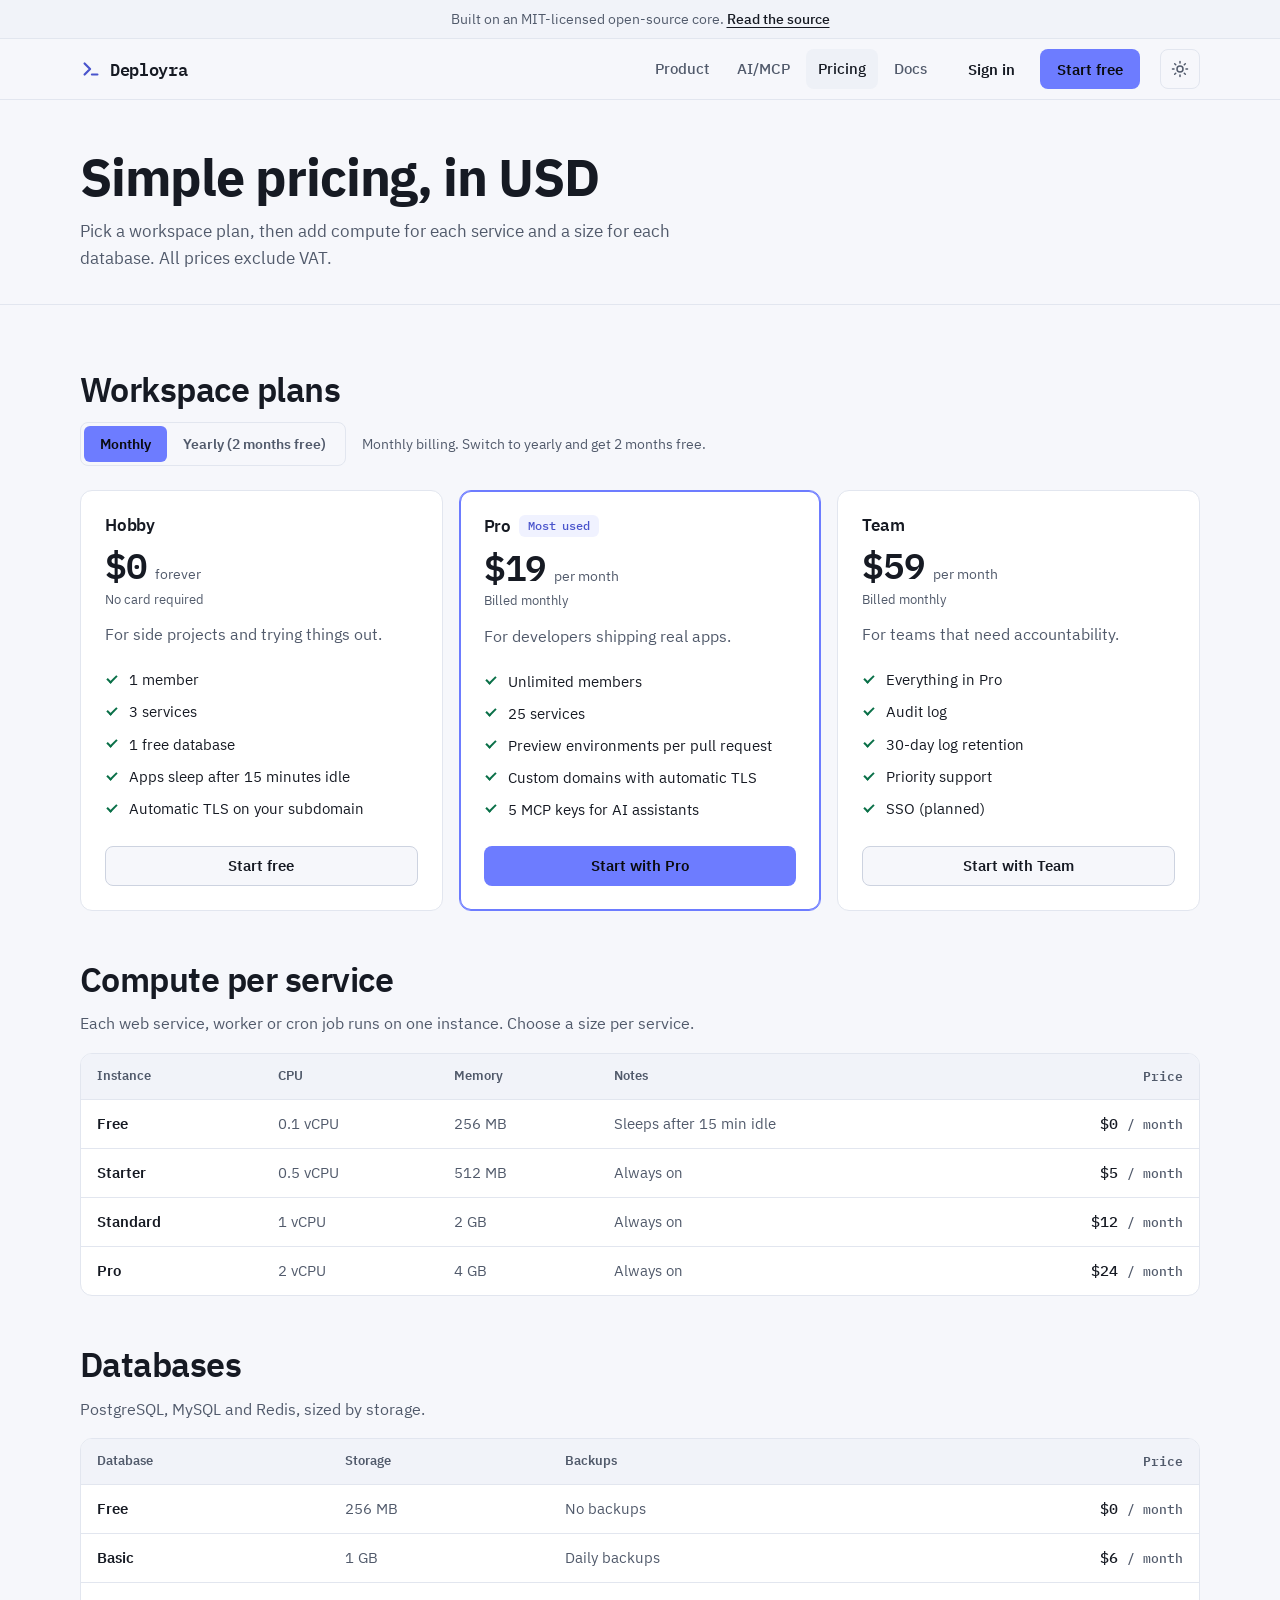
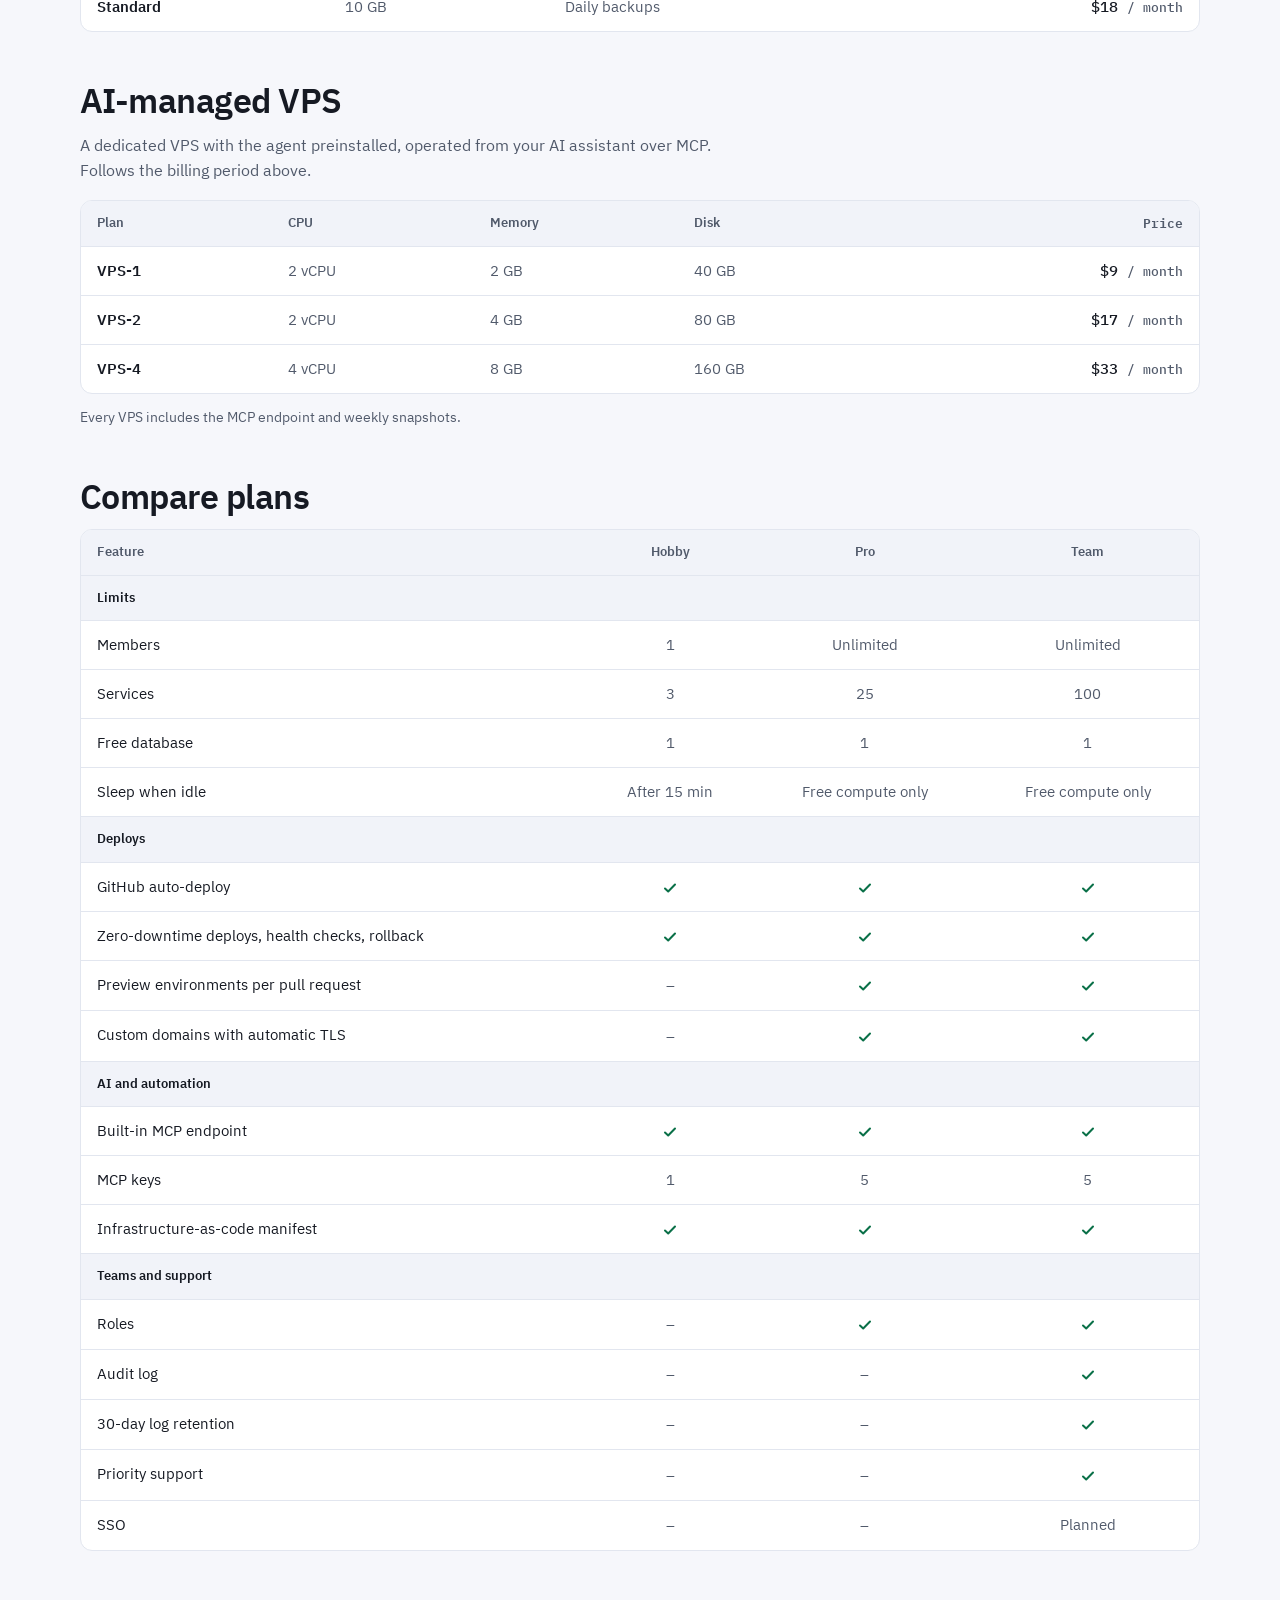
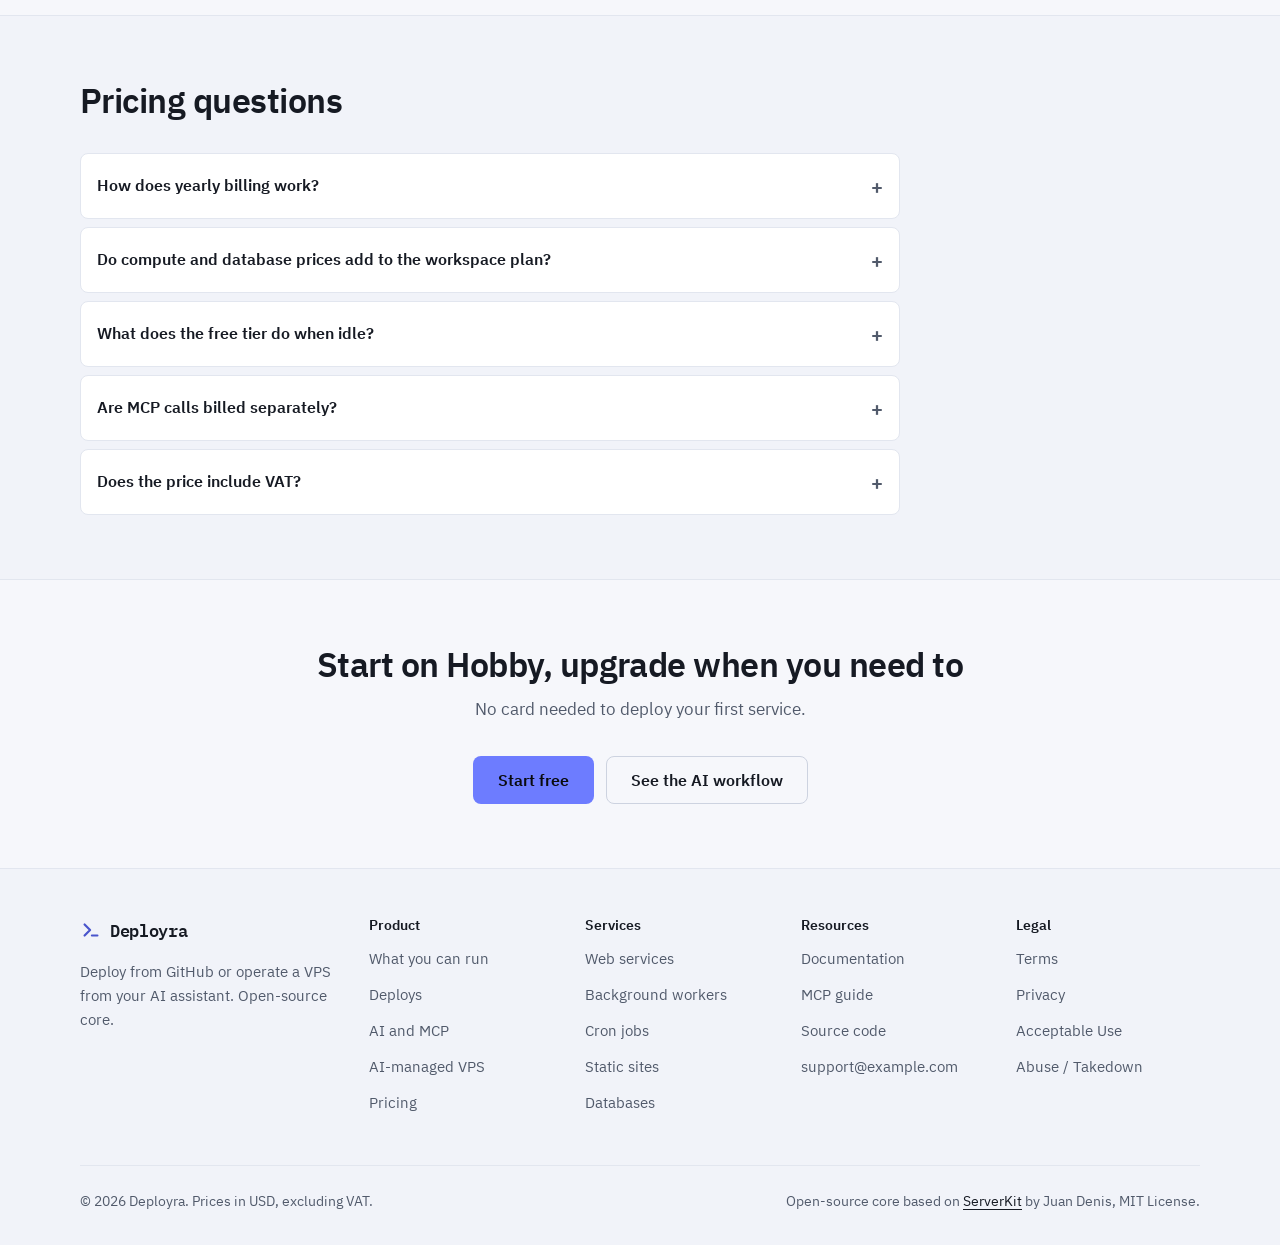
==== commit a35407d5: "Give the Team plan 100 services on the pricing page and roadmap Matches the Team quota the plan mode" ====
--- a/landing/pricing.html
+++ b/landing/pricing.html
@@ -89,7 +89,7 @@
 
     <div id="compare">
       <h2 class="subhead">Compare plans</h2>
-      <div class="table-wrap" id="matrix" data-render="matrix"><table class="table table--matrix"><caption class="sr-only">Plan feature comparison</caption><thead><tr><th scope="col">Feature</th><th scope="col" class="center">Hobby</th><th scope="col" class="center">Pro</th><th scope="col" class="center">Team</th></tr></thead><tbody><tr class="matrix__group"><th scope="colgroup" colspan="4">Limits</th></tr><tr><th scope="row">Members</th><td class="center">1</td><td class="center">Unlimited</td><td class="center">Unlimited</td></tr><tr><th scope="row">Services</th><td class="center">3</td><td class="center">25</td><td class="center">25</td></tr><tr><th scope="row">Free database</th><td class="center">1</td><td class="center">1</td><td class="center">1</td></tr><tr><th scope="row">Sleep when idle</th><td class="center">After 15 min</td><td class="center">Free compute only</td><td class="center">Free compute only</td></tr><tr class="matrix__group"><th scope="colgroup" colspan="4">Deploys</th></tr><tr><th scope="row">GitHub auto-deploy</th><td class="center"><svg class="mark mark--yes" viewBox="0 0 16 16" width="16" height="16" aria-hidden="true" focusable="false"><path d="M3 8.5l3.2 3L13 4.5" fill="none" stroke="currentColor" stroke-width="2" stroke-linecap="round" stroke-linejoin="round"></path></svg><span class="sr-only">Included</span></td><td class="center"><svg class="mark mark--yes" viewBox="0 0 16 16" width="16" height="16" aria-hidden="true" focusable="false"><path d="M3 8.5l3.2 3L13 4.5" fill="none" stroke="currentColor" stroke-width="2" stroke-linecap="round" stroke-linejoin="round"></path></svg><span class="sr-only">Included</span></td><td class="center"><svg class="mark mark--yes" viewBox="0 0 16 16" width="16" height="16" aria-hidden="true" focusable="false"><path d="M3 8.5l3.2 3L13 4.5" fill="none" stroke="currentColor" stroke-width="2" stroke-linecap="round" stroke-linejoin="round"></path></svg><span class="sr-only">Included</span></td></tr><tr><th scope="row">Zero-downtime deploys, health checks, rollback</th><td class="center"><svg class="mark mark--yes" viewBox="0 0 16 16" width="16" height="16" aria-hidden="true" focusable="false"><path d="M3 8.5l3.2 3L13 4.5" fill="none" stroke="currentColor" stroke-width="2" stroke-linecap="round" stroke-linejoin="round"></path></svg><span class="sr-only">Included</span></td><td class="center"><svg class="mark mark--yes" viewBox="0 0 16 16" width="16" height="16" aria-hidden="true" focusable="false"><path d="M3 8.5l3.2 3L13 4.5" fill="none" stroke="currentColor" stroke-width="2" stroke-linecap="round" stroke-linejoin="round"></path></svg><span class="sr-only">Included</span></td><td class="center"><svg class="mark mark--yes" viewBox="0 0 16 16" width="16" height="16" aria-hidden="true" focusable="false"><path d="M3 8.5l3.2 3L13 4.5" fill="none" stroke="currentColor" stroke-width="2" stroke-linecap="round" stroke-linejoin="round"></path></svg><span class="sr-only">Included</span></td></tr><tr><th scope="row">Preview environments per pull request</th><td class="center"><span class="mark mark--no" aria-hidden="true">–</span><span class="sr-only">Not included</span></td><td class="center"><svg class="mark mark--yes" viewBox="0 0 16 16" width="16" height="16" aria-hidden="true" focusable="false"><path d="M3 8.5l3.2 3L13 4.5" fill="none" stroke="currentColor" stroke-width="2" stroke-linecap="round" stroke-linejoin="round"></path></svg><span class="sr-only">Included</span></td><td class="center"><svg class="mark mark--yes" viewBox="0 0 16 16" width="16" height="16" aria-hidden="true" focusable="false"><path d="M3 8.5l3.2 3L13 4.5" fill="none" stroke="currentColor" stroke-width="2" stroke-linecap="round" stroke-linejoin="round"></path></svg><span class="sr-only">Included</span></td></tr><tr><th scope="row">Custom domains with automatic TLS</th><td class="center"><span class="mark mark--no" aria-hidden="true">–</span><span class="sr-only">Not included</span></td><td class="center"><svg class="mark mark--yes" viewBox="0 0 16 16" width="16" height="16" aria-hidden="true" focusable="false"><path d="M3 8.5l3.2 3L13 4.5" fill="none" stroke="currentColor" stroke-width="2" stroke-linecap="round" stroke-linejoin="round"></path></svg><span class="sr-only">Included</span></td><td class="center"><svg class="mark mark--yes" viewBox="0 0 16 16" width="16" height="16" aria-hidden="true" focusable="false"><path d="M3 8.5l3.2 3L13 4.5" fill="none" stroke="currentColor" stroke-width="2" stroke-linecap="round" stroke-linejoin="round"></path></svg><span class="sr-only">Included</span></td></tr><tr class="matrix__group"><th scope="colgroup" colspan="4">AI and automation</th></tr><tr><th scope="row">Built-in MCP endpoint</th><td class="center"><svg class="mark mark--yes" viewBox="0 0 16 16" width="16" height="16" aria-hidden="true" focusable="false"><path d="M3 8.5l3.2 3L13 4.5" fill="none" stroke="currentColor" stroke-width="2" stroke-linecap="round" stroke-linejoin="round"></path></svg><span class="sr-only">Included</span></td><td class="center"><svg class="mark mark--yes" viewBox="0 0 16 16" width="16" height="16" aria-hidden="true" focusable="false"><path d="M3 8.5l3.2 3L13 4.5" fill="none" stroke="currentColor" stroke-width="2" stroke-linecap="round" stroke-linejoin="round"></path></svg><span class="sr-only">Included</span></td><td class="center"><svg class="mark mark--yes" viewBox="0 0 16 16" width="16" height="16" aria-hidden="true" focusable="false"><path d="M3 8.5l3.2 3L13 4.5" fill="none" stroke="currentColor" stroke-width="2" stroke-linecap="round" stroke-linejoin="round"></path></svg><span class="sr-only">Included</span></td></tr><tr><th scope="row">MCP keys</th><td class="center">1</td><td class="center">5</td><td class="center">5</td></tr><tr><th scope="row">Infrastructure-as-code manifest</th><td class="center"><svg class="mark mark--yes" viewBox="0 0 16 16" width="16" height="16" aria-hidden="true" focusable="false"><path d="M3 8.5l3.2 3L13 4.5" fill="none" stroke="currentColor" stroke-width="2" stroke-linecap="round" stroke-linejoin="round"></path></svg><span class="sr-only">Included</span></td><td class="center"><svg class="mark mark--yes" viewBox="0 0 16 16" width="16" height="16" aria-hidden="true" focusable="false"><path d="M3 8.5l3.2 3L13 4.5" fill="none" stroke="currentColor" stroke-width="2" stroke-linecap="round" stroke-linejoin="round"></path></svg><span class="sr-only">Included</span></td><td class="center"><svg class="mark mark--yes" viewBox="0 0 16 16" width="16" height="16" aria-hidden="true" focusable="false"><path d="M3 8.5l3.2 3L13 4.5" fill="none" stroke="currentColor" stroke-width="2" stroke-linecap="round" stroke-linejoin="round"></path></svg><span class="sr-only">Included</span></td></tr><tr class="matrix__group"><th scope="colgroup" colspan="4">Teams and support</th></tr><tr><th scope="row">Roles</th><td class="center"><span class="mark mark--no" aria-hidden="true">–</span><span class="sr-only">Not included</span></td><td class="center"><svg class="mark mark--yes" viewBox="0 0 16 16" width="16" height="16" aria-hidden="true" focusable="false"><path d="M3 8.5l3.2 3L13 4.5" fill="none" stroke="currentColor" stroke-width="2" stroke-linecap="round" stroke-linejoin="round"></path></svg><span class="sr-only">Included</span></td><td class="center"><svg class="mark mark--yes" viewBox="0 0 16 16" width="16" height="16" aria-hidden="true" focusable="false"><path d="M3 8.5l3.2 3L13 4.5" fill="none" stroke="currentColor" stroke-width="2" stroke-linecap="round" stroke-linejoin="round"></path></svg><span class="sr-only">Included</span></td></tr><tr><th scope="row">Audit log</th><td class="center"><span class="mark mark--no" aria-hidden="true">–</span><span class="sr-only">Not included</span></td><td class="center"><span class="mark mark--no" aria-hidden="true">–</span><span class="sr-only">Not included</span></td><td class="center"><svg class="mark mark--yes" viewBox="0 0 16 16" width="16" height="16" aria-hidden="true" focusable="false"><path d="M3 8.5l3.2 3L13 4.5" fill="none" stroke="currentColor" stroke-width="2" stroke-linecap="round" stroke-linejoin="round"></path></svg><span class="sr-only">Included</span></td></tr><tr><th scope="row">30-day log retention</th><td class="center"><span class="mark mark--no" aria-hidden="true">–</span><span class="sr-only">Not included</span></td><td class="center"><span class="mark mark--no" aria-hidden="true">–</span><span class="sr-only">Not included</span></td><td class="center"><svg class="mark mark--yes" viewBox="0 0 16 16" width="16" height="16" aria-hidden="true" focusable="false"><path d="M3 8.5l3.2 3L13 4.5" fill="none" stroke="currentColor" stroke-width="2" stroke-linecap="round" stroke-linejoin="round"></path></svg><span class="sr-only">Included</span></td></tr><tr><th scope="row">Priority support</th><td class="center"><span class="mark mark--no" aria-hidden="true">–</span><span class="sr-only">Not included</span></td><td class="center"><span class="mark mark--no" aria-hidden="true">–</span><span class="sr-only">Not included</span></td><td class="center"><svg class="mark mark--yes" viewBox="0 0 16 16" width="16" height="16" aria-hidden="true" focusable="false"><path d="M3 8.5l3.2 3L13 4.5" fill="none" stroke="currentColor" stroke-width="2" stroke-linecap="round" stroke-linejoin="round"></path></svg><span class="sr-only">Included</span></td></tr><tr><th scope="row">SSO</th><td class="center"><span class="mark mark--no" aria-hidden="true">–</span><span class="sr-only">Not included</span></td><td class="center"><span class="mark mark--no" aria-hidden="true">–</span><span class="sr-only">Not included</span></td><td class="center">Planned</td></tr></tbody></table></div>
+      <div class="table-wrap" id="matrix" data-render="matrix"><table class="table table--matrix"><caption class="sr-only">Plan feature comparison</caption><thead><tr><th scope="col">Feature</th><th scope="col" class="center">Hobby</th><th scope="col" class="center">Pro</th><th scope="col" class="center">Team</th></tr></thead><tbody><tr class="matrix__group"><th scope="colgroup" colspan="4">Limits</th></tr><tr><th scope="row">Members</th><td class="center">1</td><td class="center">Unlimited</td><td class="center">Unlimited</td></tr><tr><th scope="row">Services</th><td class="center">3</td><td class="center">25</td><td class="center">100</td></tr><tr><th scope="row">Free database</th><td class="center">1</td><td class="center">1</td><td class="center">1</td></tr><tr><th scope="row">Sleep when idle</th><td class="center">After 15 min</td><td class="center">Free compute only</td><td class="center">Free compute only</td></tr><tr class="matrix__group"><th scope="colgroup" colspan="4">Deploys</th></tr><tr><th scope="row">GitHub auto-deploy</th><td class="center"><svg class="mark mark--yes" viewBox="0 0 16 16" width="16" height="16" aria-hidden="true" focusable="false"><path d="M3 8.5l3.2 3L13 4.5" fill="none" stroke="currentColor" stroke-width="2" stroke-linecap="round" stroke-linejoin="round"></path></svg><span class="sr-only">Included</span></td><td class="center"><svg class="mark mark--yes" viewBox="0 0 16 16" width="16" height="16" aria-hidden="true" focusable="false"><path d="M3 8.5l3.2 3L13 4.5" fill="none" stroke="currentColor" stroke-width="2" stroke-linecap="round" stroke-linejoin="round"></path></svg><span class="sr-only">Included</span></td><td class="center"><svg class="mark mark--yes" viewBox="0 0 16 16" width="16" height="16" aria-hidden="true" focusable="false"><path d="M3 8.5l3.2 3L13 4.5" fill="none" stroke="currentColor" stroke-width="2" stroke-linecap="round" stroke-linejoin="round"></path></svg><span class="sr-only">Included</span></td></tr><tr><th scope="row">Zero-downtime deploys, health checks, rollback</th><td class="center"><svg class="mark mark--yes" viewBox="0 0 16 16" width="16" height="16" aria-hidden="true" focusable="false"><path d="M3 8.5l3.2 3L13 4.5" fill="none" stroke="currentColor" stroke-width="2" stroke-linecap="round" stroke-linejoin="round"></path></svg><span class="sr-only">Included</span></td><td class="center"><svg class="mark mark--yes" viewBox="0 0 16 16" width="16" height="16" aria-hidden="true" focusable="false"><path d="M3 8.5l3.2 3L13 4.5" fill="none" stroke="currentColor" stroke-width="2" stroke-linecap="round" stroke-linejoin="round"></path></svg><span class="sr-only">Included</span></td><td class="center"><svg class="mark mark--yes" viewBox="0 0 16 16" width="16" height="16" aria-hidden="true" focusable="false"><path d="M3 8.5l3.2 3L13 4.5" fill="none" stroke="currentColor" stroke-width="2" stroke-linecap="round" stroke-linejoin="round"></path></svg><span class="sr-only">Included</span></td></tr><tr><th scope="row">Preview environments per pull request</th><td class="center"><span class="mark mark--no" aria-hidden="true">–</span><span class="sr-only">Not included</span></td><td class="center"><svg class="mark mark--yes" viewBox="0 0 16 16" width="16" height="16" aria-hidden="true" focusable="false"><path d="M3 8.5l3.2 3L13 4.5" fill="none" stroke="currentColor" stroke-width="2" stroke-linecap="round" stroke-linejoin="round"></path></svg><span class="sr-only">Included</span></td><td class="center"><svg class="mark mark--yes" viewBox="0 0 16 16" width="16" height="16" aria-hidden="true" focusable="false"><path d="M3 8.5l3.2 3L13 4.5" fill="none" stroke="currentColor" stroke-width="2" stroke-linecap="round" stroke-linejoin="round"></path></svg><span class="sr-only">Included</span></td></tr><tr><th scope="row">Custom domains with automatic TLS</th><td class="center"><span class="mark mark--no" aria-hidden="true">–</span><span class="sr-only">Not included</span></td><td class="center"><svg class="mark mark--yes" viewBox="0 0 16 16" width="16" height="16" aria-hidden="true" focusable="false"><path d="M3 8.5l3.2 3L13 4.5" fill="none" stroke="currentColor" stroke-width="2" stroke-linecap="round" stroke-linejoin="round"></path></svg><span class="sr-only">Included</span></td><td class="center"><svg class="mark mark--yes" viewBox="0 0 16 16" width="16" height="16" aria-hidden="true" focusable="false"><path d="M3 8.5l3.2 3L13 4.5" fill="none" stroke="currentColor" stroke-width="2" stroke-linecap="round" stroke-linejoin="round"></path></svg><span class="sr-only">Included</span></td></tr><tr class="matrix__group"><th scope="colgroup" colspan="4">AI and automation</th></tr><tr><th scope="row">Built-in MCP endpoint</th><td class="center"><svg class="mark mark--yes" viewBox="0 0 16 16" width="16" height="16" aria-hidden="true" focusable="false"><path d="M3 8.5l3.2 3L13 4.5" fill="none" stroke="currentColor" stroke-width="2" stroke-linecap="round" stroke-linejoin="round"></path></svg><span class="sr-only">Included</span></td><td class="center"><svg class="mark mark--yes" viewBox="0 0 16 16" width="16" height="16" aria-hidden="true" focusable="false"><path d="M3 8.5l3.2 3L13 4.5" fill="none" stroke="currentColor" stroke-width="2" stroke-linecap="round" stroke-linejoin="round"></path></svg><span class="sr-only">Included</span></td><td class="center"><svg class="mark mark--yes" viewBox="0 0 16 16" width="16" height="16" aria-hidden="true" focusable="false"><path d="M3 8.5l3.2 3L13 4.5" fill="none" stroke="currentColor" stroke-width="2" stroke-linecap="round" stroke-linejoin="round"></path></svg><span class="sr-only">Included</span></td></tr><tr><th scope="row">MCP keys</th><td class="center">1</td><td class="center">5</td><td class="center">5</td></tr><tr><th scope="row">Infrastructure-as-code manifest</th><td class="center"><svg class="mark mark--yes" viewBox="0 0 16 16" width="16" height="16" aria-hidden="true" focusable="false"><path d="M3 8.5l3.2 3L13 4.5" fill="none" stroke="currentColor" stroke-width="2" stroke-linecap="round" stroke-linejoin="round"></path></svg><span class="sr-only">Included</span></td><td class="center"><svg class="mark mark--yes" viewBox="0 0 16 16" width="16" height="16" aria-hidden="true" focusable="false"><path d="M3 8.5l3.2 3L13 4.5" fill="none" stroke="currentColor" stroke-width="2" stroke-linecap="round" stroke-linejoin="round"></path></svg><span class="sr-only">Included</span></td><td class="center"><svg class="mark mark--yes" viewBox="0 0 16 16" width="16" height="16" aria-hidden="true" focusable="false"><path d="M3 8.5l3.2 3L13 4.5" fill="none" stroke="currentColor" stroke-width="2" stroke-linecap="round" stroke-linejoin="round"></path></svg><span class="sr-only">Included</span></td></tr><tr class="matrix__group"><th scope="colgroup" colspan="4">Teams and support</th></tr><tr><th scope="row">Roles</th><td class="center"><span class="mark mark--no" aria-hidden="true">–</span><span class="sr-only">Not included</span></td><td class="center"><svg class="mark mark--yes" viewBox="0 0 16 16" width="16" height="16" aria-hidden="true" focusable="false"><path d="M3 8.5l3.2 3L13 4.5" fill="none" stroke="currentColor" stroke-width="2" stroke-linecap="round" stroke-linejoin="round"></path></svg><span class="sr-only">Included</span></td><td class="center"><svg class="mark mark--yes" viewBox="0 0 16 16" width="16" height="16" aria-hidden="true" focusable="false"><path d="M3 8.5l3.2 3L13 4.5" fill="none" stroke="currentColor" stroke-width="2" stroke-linecap="round" stroke-linejoin="round"></path></svg><span class="sr-only">Included</span></td></tr><tr><th scope="row">Audit log</th><td class="center"><span class="mark mark--no" aria-hidden="true">–</span><span class="sr-only">Not included</span></td><td class="center"><span class="mark mark--no" aria-hidden="true">–</span><span class="sr-only">Not included</span></td><td class="center"><svg class="mark mark--yes" viewBox="0 0 16 16" width="16" height="16" aria-hidden="true" focusable="false"><path d="M3 8.5l3.2 3L13 4.5" fill="none" stroke="currentColor" stroke-width="2" stroke-linecap="round" stroke-linejoin="round"></path></svg><span class="sr-only">Included</span></td></tr><tr><th scope="row">30-day log retention</th><td class="center"><span class="mark mark--no" aria-hidden="true">–</span><span class="sr-only">Not included</span></td><td class="center"><span class="mark mark--no" aria-hidden="true">–</span><span class="sr-only">Not included</span></td><td class="center"><svg class="mark mark--yes" viewBox="0 0 16 16" width="16" height="16" aria-hidden="true" focusable="false"><path d="M3 8.5l3.2 3L13 4.5" fill="none" stroke="currentColor" stroke-width="2" stroke-linecap="round" stroke-linejoin="round"></path></svg><span class="sr-only">Included</span></td></tr><tr><th scope="row">Priority support</th><td class="center"><span class="mark mark--no" aria-hidden="true">–</span><span class="sr-only">Not included</span></td><td class="center"><span class="mark mark--no" aria-hidden="true">–</span><span class="sr-only">Not included</span></td><td class="center"><svg class="mark mark--yes" viewBox="0 0 16 16" width="16" height="16" aria-hidden="true" focusable="false"><path d="M3 8.5l3.2 3L13 4.5" fill="none" stroke="currentColor" stroke-width="2" stroke-linecap="round" stroke-linejoin="round"></path></svg><span class="sr-only">Included</span></td></tr><tr><th scope="row">SSO</th><td class="center"><span class="mark mark--no" aria-hidden="true">–</span><span class="sr-only">Not included</span></td><td class="center"><span class="mark mark--no" aria-hidden="true">–</span><span class="sr-only">Not included</span></td><td class="center">Planned</td></tr></tbody></table></div>
     </div>
   </div>
 </section>
